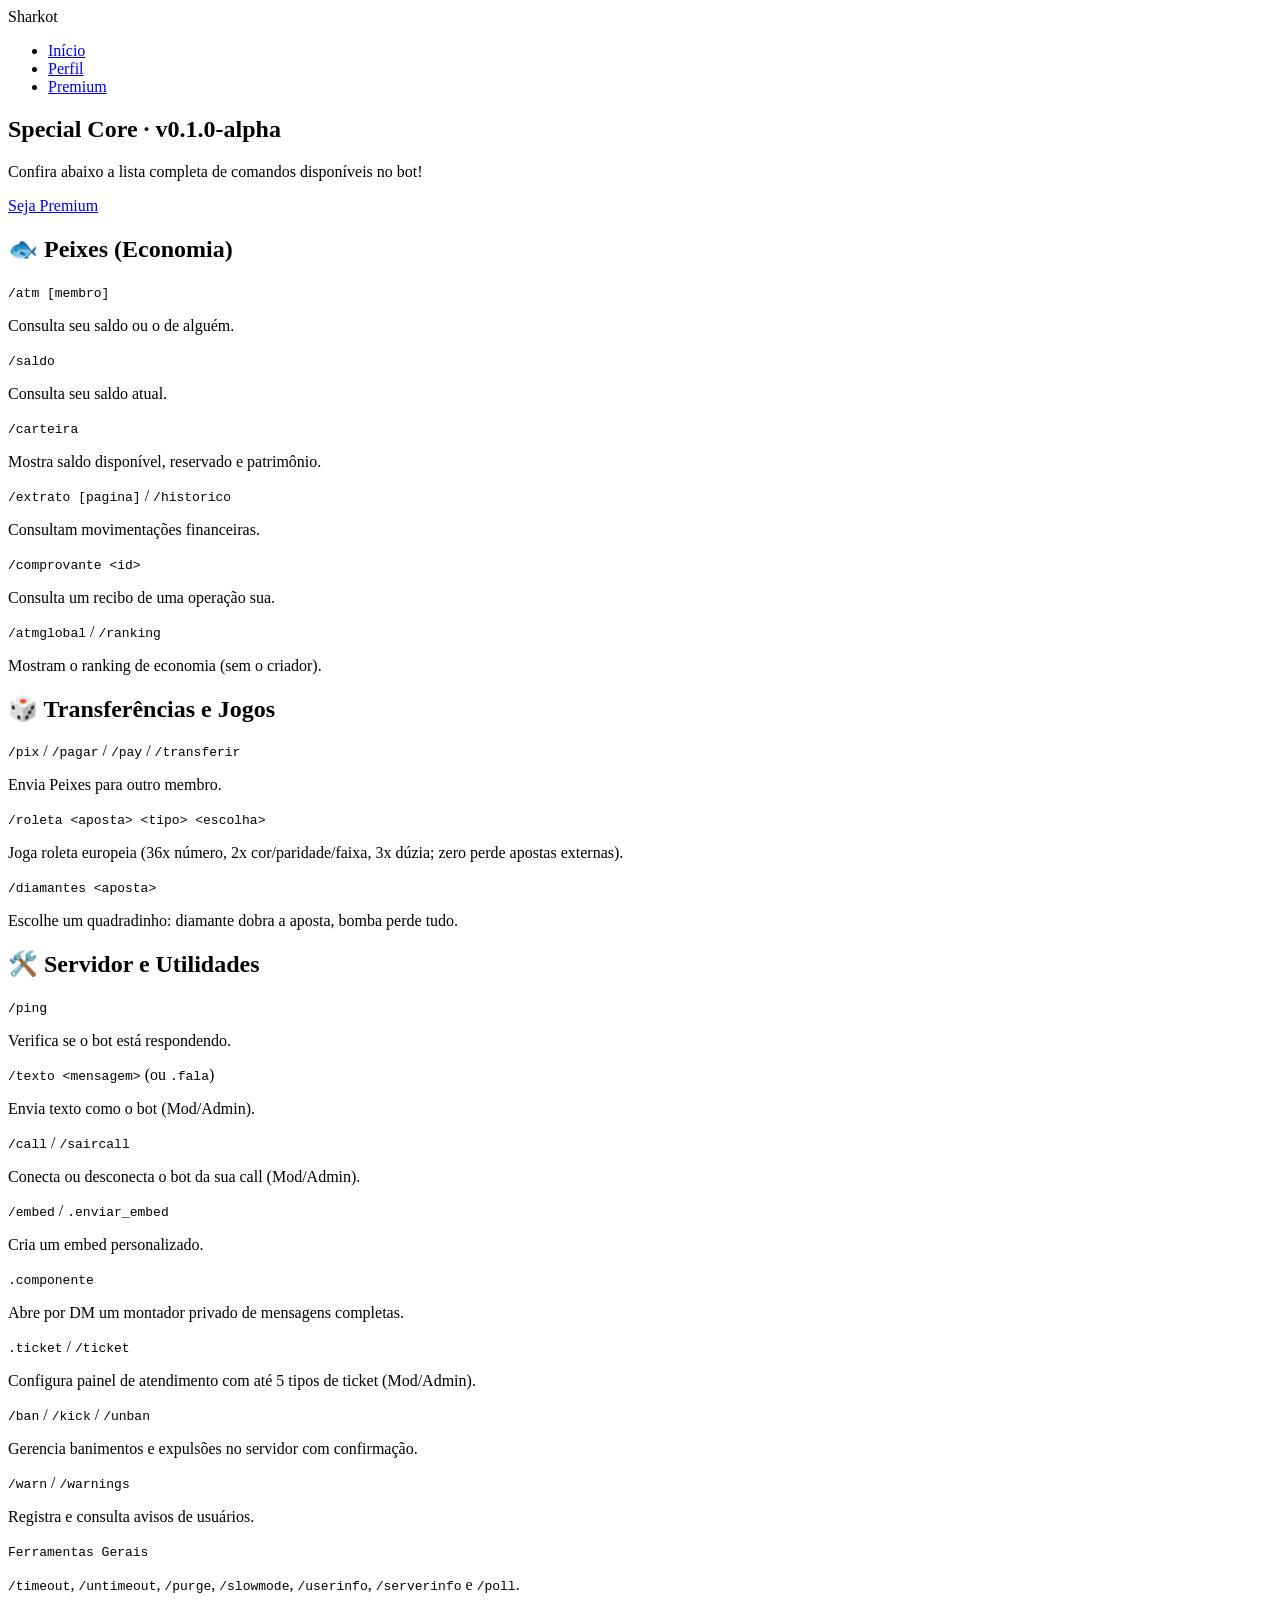
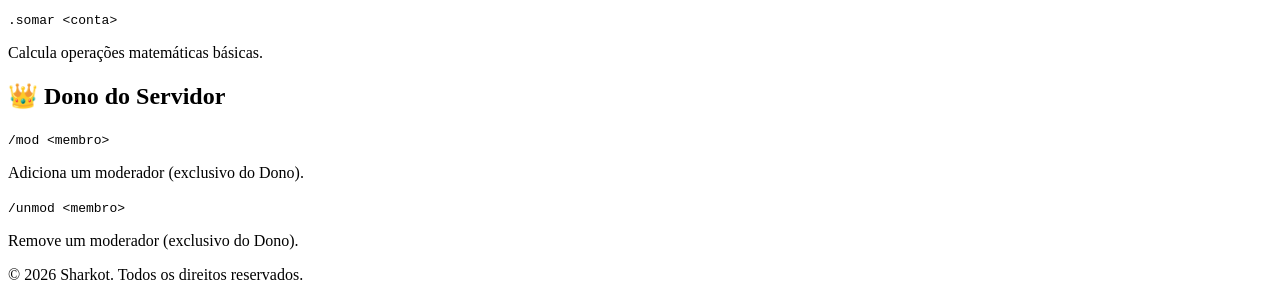
==== index.html @ fe488758 "Update index.html" ====
<!DOCTYPE html>
<html lang="pt-BR">
<head>
    <meta charset="UTF-8">
    <meta name="viewport" content="width=device-width, initial-scale=1.0">
    <title>Sharkot - Início</title>
    <link rel="stylesheet" href="style.css">
</head>
<body>
    <header>
        <nav class="navbar">
            <div class="logo">Sharkot</div>
            <ul class="nav-links">
                <li><a href="index.html" class="active">Início</a></li>
                <li><a href="perfil.html">Perfil</a></li>
                <li><a href="premium.html">Premium</a></li>
            </ul>
        </nav>
    </header>

    <main class="container">
        <section class="hero">
            <h1>Special Core · v0.1.0-alpha</h1>
            <p>Confira abaixo a lista completa de comandos disponíveis no bot!</p>
            <a href="premium.html" class="btn-primary">Seja Premium</a>
        </section>

        <!-- SEÇÃO DE COMANDOS -->
        <section class="commands-section">
            
            <h2>🐟 Peixes (Economia)</h2>
            <div class="command-grid">
                <div class="cmd-card"><code>/atm [membro]</code><p>Consulta seu saldo ou o de alguém.</p></div>
                <div class="cmd-card"><code>/saldo</code><p>Consulta seu saldo atual.</p></div>
                <div class="cmd-card"><code>/carteira</code><p>Mostra saldo disponível, reservado e patrimônio.</p></div>
                <div class="cmd-card"><code>/extrato [pagina]</code> / <code>/historico</code><p>Consultam movimentações financeiras.</p></div>
                <div class="cmd-card"><code>/comprovante &lt;id&gt;</code><p>Consulta um recibo de uma operação sua.</p></div>
                <div class="cmd-card"><code>/atmglobal</code> / <code>/ranking</code><p>Mostram o ranking de economia (sem o criador).</p></div>
            </div>

            <h2>🎲 Transferências e Jogos</h2>
            <div class="command-grid">
                <div class="cmd-card"><code>/pix</code> / <code>/pagar</code> / <code>/pay</code> / <code>/transferir</code><p>Envia Peixes para outro membro.</p></div>
                <div class="cmd-card"><code>/roleta &lt;aposta&gt; &lt;tipo&gt; &lt;escolha&gt;</code><p>Joga roleta europeia (36x número, 2x cor/paridade/faixa, 3x dúzia; zero perde apostas externas).</p></div>
                <div class="cmd-card"><code>/diamantes &lt;aposta&gt;</code><p>Escolhe um quadradinho: diamante dobra a aposta, bomba perde tudo.</p></div>
            </div>

            <h2>🛠️ Servidor e Utilidades</h2>
            <div class="command-grid">
                <div class="cmd-card"><code>/ping</code><p>Verifica se o bot está respondendo.</p></div>
                <div class="cmd-card"><code>/texto &lt;mensagem&gt;</code> (ou <code>.fala</code>)<p>Envia texto como o bot (Mod/Admin).</p></div>
                <div class="cmd-card"><code>/call</code> / <code>/saircall</code><p>Conecta ou desconecta o bot da sua call (Mod/Admin).</p></div>
                <div class="cmd-card"><code>/embed</code> / <code>.enviar_embed</code><p>Cria um embed personalizado.</p></div>
                <div class="cmd-card"><code>.componente</code><p>Abre por DM um montador privado de mensagens completas.</p></div>
                <div class="cmd-card"><code>.ticket</code> / <code>/ticket</code><p>Configura painel de atendimento com até 5 tipos de ticket (Mod/Admin).</p></div>
                <div class="cmd-card"><code>/ban</code> / <code>/kick</code> / <code>/unban</code><p>Gerencia banimentos e expulsões no servidor com confirmação.</p></div>
                <div class="cmd-card"><code>/warn</code> / <code>/warnings</code><p>Registra e consulta avisos de usuários.</p></div>
                <div class="cmd-card"><code>Ferramentas Gerais</code><p><code>/timeout</code>, <code>/untimeout</code>, <code>/purge</code>, <code>/slowmode</code>, <code>/userinfo</code>, <code>/serverinfo</code> e <code>/poll</code>.</p></div>
                <div class="cmd-card"><code>.somar &lt;conta&gt;</code><p>Calcula operações matemáticas básicas.</p></div>
            </div>

            <h2>👑 Dono do Servidor</h2>
            <div class="command-grid">
                <div class="cmd-card"><code>/mod &lt;membro&gt;</code><p>Adiciona um moderador (exclusivo do Dono).</p></div>
                <div class="cmd-card"><code>/unmod &lt;membro&gt;</code><p>Remove um moderador (exclusivo do Dono).</p></div>
            </div>

        </section>
    </main>

    <footer>
        <p>&copy; 2026 Sharkot. Todos os direitos reservados.</p>
    </footer>
</body>
</html>
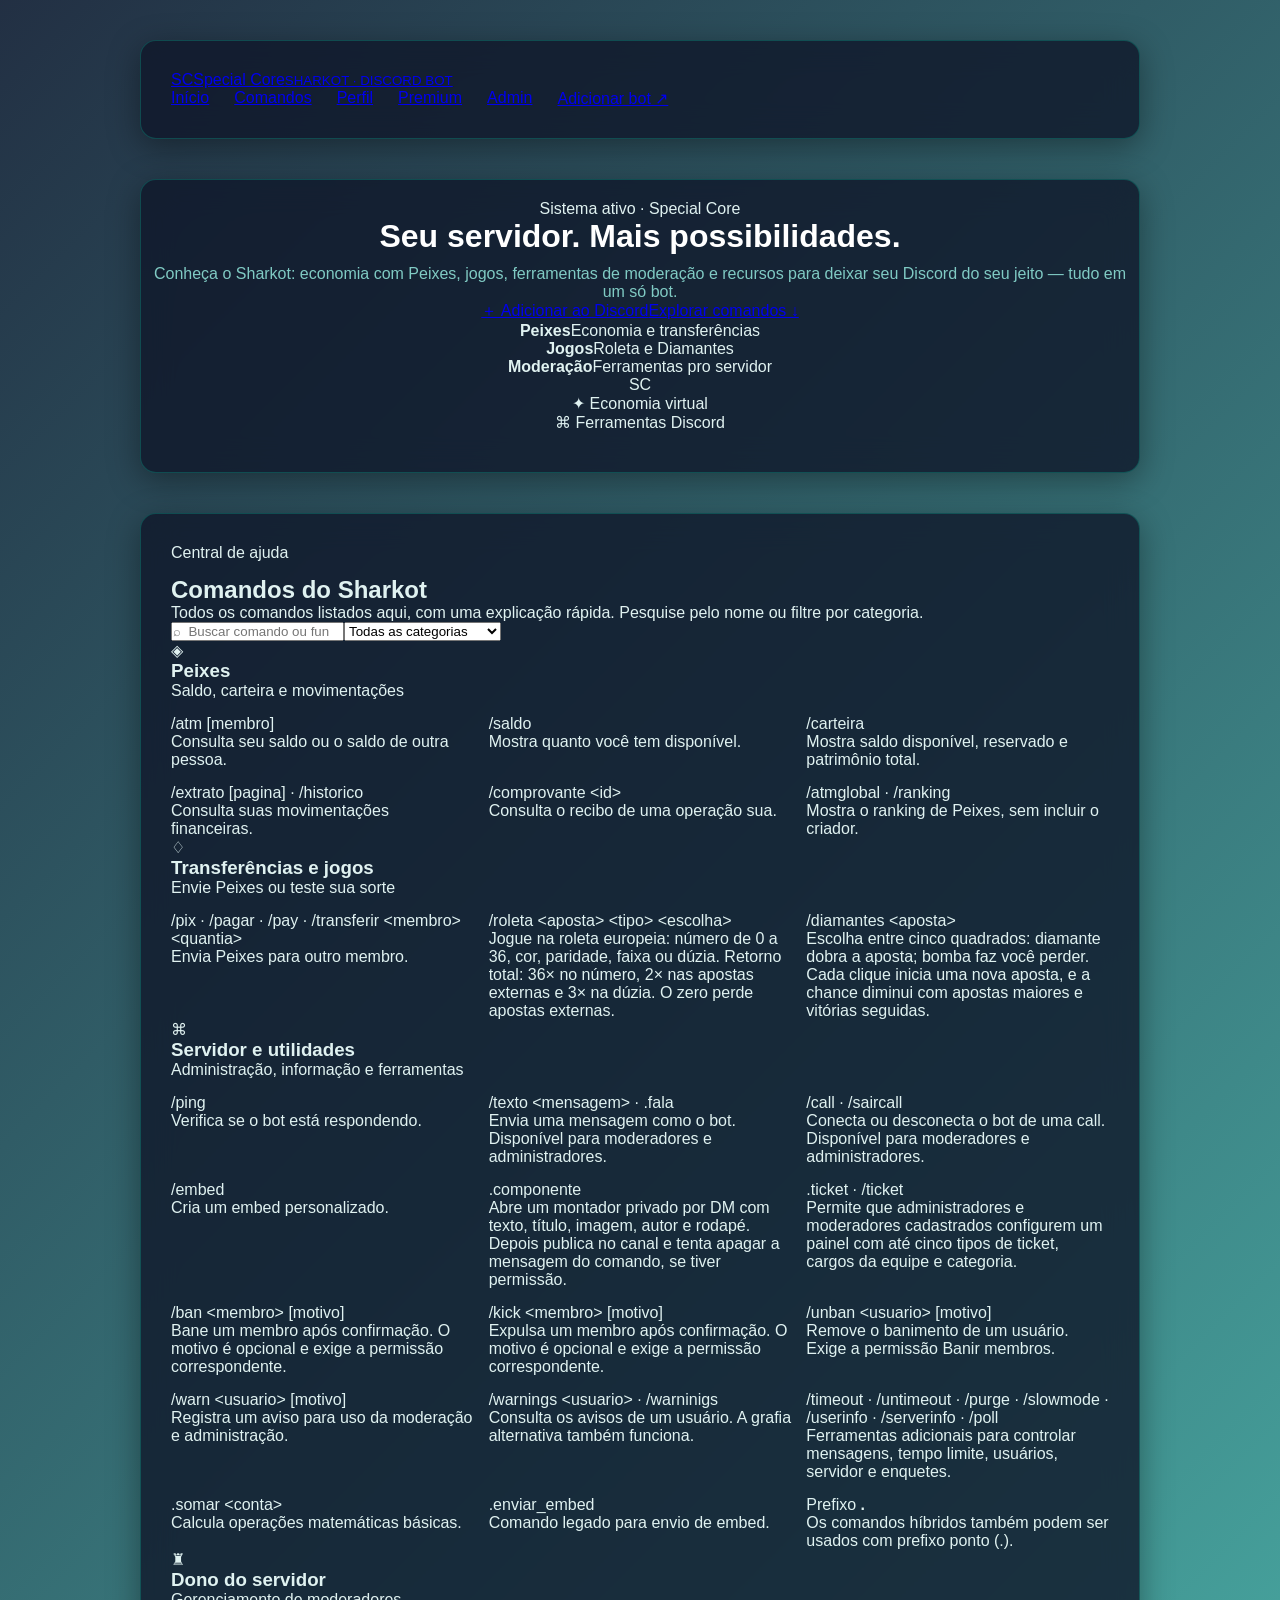
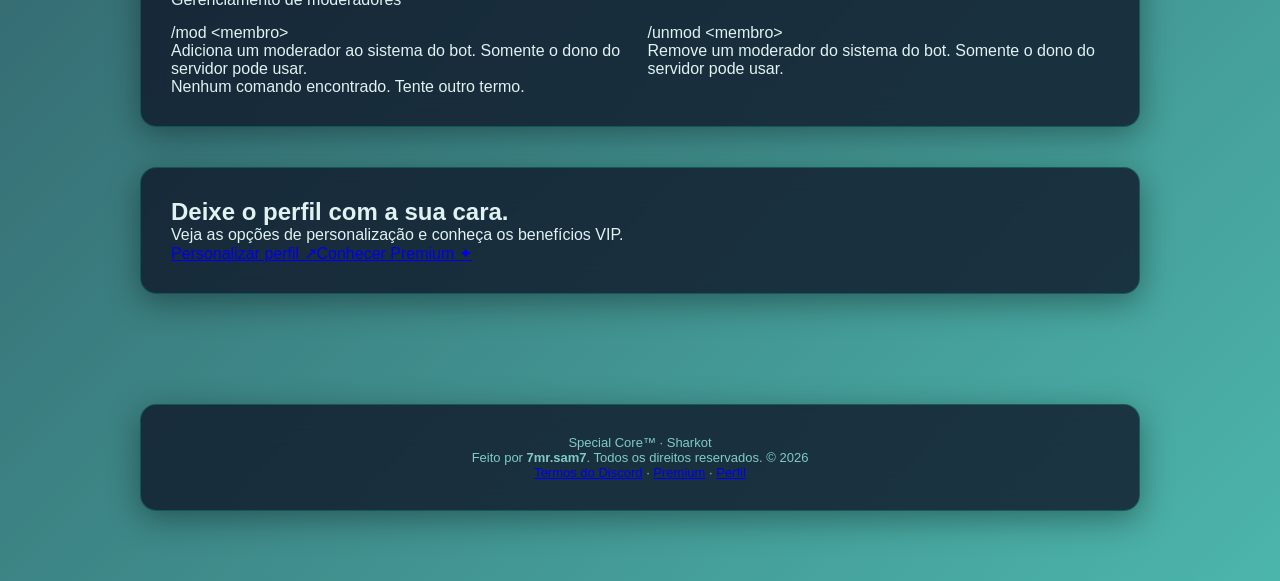
==== commit ea9169d7: "Update index.html" ====
--- a/index.html
+++ b/index.html
@@ -1,75 +1,70 @@
-<!DOCTYPE html>
+<!doctype html>
 <html lang="pt-BR">
 <head>
-    <meta charset="UTF-8">
-    <meta name="viewport" content="width=device-width, initial-scale=1.0">
-    <title>Sharkot - Início</title>
-    <link rel="stylesheet" href="style.css">
+<meta charset="utf-8"><meta name="viewport" content="width=device-width,initial-scale=1">
+<meta name="theme-color" content="#080910"><meta name="description" content="Sharkot — economia, jogos e ferramentas para seu servidor Discord.">
+<title>Sharkot — Special Core</title><link rel="stylesheet" href="style.css">
 </head>
 <body>
-    <header>
-        <nav class="navbar">
-            <div class="logo">Sharkot</div>
-            <ul class="nav-links">
-                <li><a href="index.html" class="active">Início</a></li>
-                <li><a href="perfil.html">Perfil</a></li>
-                <li><a href="premium.html">Premium</a></li>
-            </ul>
-        </nav>
-    </header>
-
-    <main class="container">
-        <section class="hero">
-            <h1>Special Core · v0.1.0-alpha</h1>
-            <p>Confira abaixo a lista completa de comandos disponíveis no bot!</p>
-            <a href="premium.html" class="btn-primary">Seja Premium</a>
-        </section>
-
-        <!-- SEÇÃO DE COMANDOS -->
-        <section class="commands-section">
-            
-            <h2>🐟 Peixes (Economia)</h2>
-            <div class="command-grid">
-                <div class="cmd-card"><code>/atm [membro]</code><p>Consulta seu saldo ou o de alguém.</p></div>
-                <div class="cmd-card"><code>/saldo</code><p>Consulta seu saldo atual.</p></div>
-                <div class="cmd-card"><code>/carteira</code><p>Mostra saldo disponível, reservado e patrimônio.</p></div>
-                <div class="cmd-card"><code>/extrato [pagina]</code> / <code>/historico</code><p>Consultam movimentações financeiras.</p></div>
-                <div class="cmd-card"><code>/comprovante &lt;id&gt;</code><p>Consulta um recibo de uma operação sua.</p></div>
-                <div class="cmd-card"><code>/atmglobal</code> / <code>/ranking</code><p>Mostram o ranking de economia (sem o criador).</p></div>
-            </div>
-
-            <h2>🎲 Transferências e Jogos</h2>
-            <div class="command-grid">
-                <div class="cmd-card"><code>/pix</code> / <code>/pagar</code> / <code>/pay</code> / <code>/transferir</code><p>Envia Peixes para outro membro.</p></div>
-                <div class="cmd-card"><code>/roleta &lt;aposta&gt; &lt;tipo&gt; &lt;escolha&gt;</code><p>Joga roleta europeia (36x número, 2x cor/paridade/faixa, 3x dúzia; zero perde apostas externas).</p></div>
-                <div class="cmd-card"><code>/diamantes &lt;aposta&gt;</code><p>Escolhe um quadradinho: diamante dobra a aposta, bomba perde tudo.</p></div>
-            </div>
-
-            <h2>🛠️ Servidor e Utilidades</h2>
-            <div class="command-grid">
-                <div class="cmd-card"><code>/ping</code><p>Verifica se o bot está respondendo.</p></div>
-                <div class="cmd-card"><code>/texto &lt;mensagem&gt;</code> (ou <code>.fala</code>)<p>Envia texto como o bot (Mod/Admin).</p></div>
-                <div class="cmd-card"><code>/call</code> / <code>/saircall</code><p>Conecta ou desconecta o bot da sua call (Mod/Admin).</p></div>
-                <div class="cmd-card"><code>/embed</code> / <code>.enviar_embed</code><p>Cria um embed personalizado.</p></div>
-                <div class="cmd-card"><code>.componente</code><p>Abre por DM um montador privado de mensagens completas.</p></div>
-                <div class="cmd-card"><code>.ticket</code> / <code>/ticket</code><p>Configura painel de atendimento com até 5 tipos de ticket (Mod/Admin).</p></div>
-                <div class="cmd-card"><code>/ban</code> / <code>/kick</code> / <code>/unban</code><p>Gerencia banimentos e expulsões no servidor com confirmação.</p></div>
-                <div class="cmd-card"><code>/warn</code> / <code>/warnings</code><p>Registra e consulta avisos de usuários.</p></div>
-                <div class="cmd-card"><code>Ferramentas Gerais</code><p><code>/timeout</code>, <code>/untimeout</code>, <code>/purge</code>, <code>/slowmode</code>, <code>/userinfo</code>, <code>/serverinfo</code> e <code>/poll</code>.</p></div>
-                <div class="cmd-card"><code>.somar &lt;conta&gt;</code><p>Calcula operações matemáticas básicas.</p></div>
-            </div>
-
-            <h2>👑 Dono do Servidor</h2>
-            <div class="command-grid">
-                <div class="cmd-card"><code>/mod &lt;membro&gt;</code><p>Adiciona um moderador (exclusivo do Dono).</p></div>
-                <div class="cmd-card"><code>/unmod &lt;membro&gt;</code><p>Remove um moderador (exclusivo do Dono).</p></div>
-            </div>
-
-        </section>
-    </main>
-
-    <footer>
-        <p>&copy; 2026 Sharkot. Todos os direitos reservados.</p>
-    </footer>
-</body>
-</html>
+<header class="site-header"><nav class="nav container">
+<a class="brand" href="index.html"><span class="brand-mark">SC</span><span>Special Core<small>SHARKOT · DISCORD BOT</small></span></a>
+<div class="nav-links"><a class="active" href="index.html">Início</a><a href="#comandos">Comandos</a><a href="perfil.html">Perfil</a><a href="premium.html">Premium</a><a href="admin.html">Admin</a><a class="btn small" href="https://discord.com/oauth2/authorize?client_id=1548184820872380517" target="_blank" rel="noopener">Adicionar bot ↗</a></div>
+</nav></header>
+<main>
+<section class="hero container"><div class="hero-grid">
+<div><span class="eyebrow"><span class="pulse"></span> Sistema ativo · Special Core</span><h1>Seu servidor. <span class="gradient">Mais possibilidades.</span></h1>
+<p class="lead">Conheça o Sharkot: economia com Peixes, jogos, ferramentas de moderação e recursos para deixar seu Discord do seu jeito — tudo em um só bot.</p>
+<div class="hero-actions"><a class="btn" href="https://discord.com/oauth2/authorize?client_id=1548184820872380517" target="_blank" rel="noopener">＋ Adicionar ao Discord</a><a class="btn secondary" href="#comandos">Explorar comandos ↓</a></div>
+<div class="stat-grid"><div class="panel stat"><strong>Peixes</strong><span>Economia e transferências</span></div><div class="panel stat"><strong>Jogos</strong><span>Roleta e Diamantes</span></div><div class="panel stat"><strong>Moderação</strong><span>Ferramentas pro servidor</span></div></div></div>
+<div class="hero-art" aria-label="Arte abstrata da Special Core"><div class="orbit"></div><div class="core-logo">SC</div><div class="float-tag tag-one">✦ Economia virtual</div><div class="float-tag tag-two">⌘ Ferramentas Discord</div></div>
+</div></section>
+<section class="section container" id="comandos"><div class="section-head"><div><span class="eyebrow">Central de ajuda</span><h2 style="margin-top:14px">Comandos do Sharkot</h2><p>Todos os comandos listados aqui, com uma explicação rápida. Pesquise pelo nome ou filtre por categoria.</p></div></div>
+<div class="toolbar"><input class="search" id="commandSearch" type="search" placeholder="⌕  Buscar comando ou função..." aria-label="Buscar comandos"><select class="filter" id="categoryFilter" aria-label="Filtrar categoria"><option value="all">Todas as categorias</option><option value="peixes">Peixes</option><option value="jogos">Transferências e jogos</option><option value="servidor">Servidor e utilidades</option><option value="dono">Dono do servidor</option></select></div>
+<div id="commands">
+<section class="command-group" data-category="peixes"><div class="group-title"><span class="symbol">◈</span><div><h3>Peixes</h3><span class="muted">Saldo, carteira e movimentações</span></div></div><div class="command-grid">
+<article class="panel command" data-search="/atm membro saldo consultar"><code>/atm [membro]</code><p>Consulta seu saldo ou o saldo de outra pessoa.</p></article>
+<article class="panel command" data-search="/saldo saldo"><code>/saldo</code><p>Mostra quanto você tem disponível.</p></article>
+<article class="panel command" data-search="/carteira patrimônio reservado"><code>/carteira</code><p>Mostra saldo disponível, reservado e patrimônio total.</p></article>
+<article class="panel command" data-search="/extrato /historico histórico movimentações página"><code>/extrato [pagina] · /historico</code><p>Consulta suas movimentações financeiras.</p></article>
+<article class="panel command" data-search="/comprovante id recibo operação"><code>/comprovante &lt;id&gt;</code><p>Consulta o recibo de uma operação sua.</p></article>
+<article class="panel command" data-search="/atmglobal /ranking ranking classificação"><code>/atmglobal · /ranking</code><p>Mostra o ranking de Peixes, sem incluir o criador.</p></article>
+</div></section>
+<section class="command-group" data-category="jogos"><div class="group-title"><span class="symbol">♢</span><div><h3>Transferências e jogos</h3><span class="muted">Envie Peixes ou teste sua sorte</span></div></div><div class="command-grid">
+<article class="panel command" data-search="/pix /pagar /pay /transferir membro quantia enviar transferência"><code>/pix · /pagar · /pay · /transferir &lt;membro&gt; &lt;quantia&gt;</code><p>Envia Peixes para outro membro.</p></article>
+<article class="panel command" data-search="/roleta aposta tipo escolha número cor vermelho preto paridade dúzia"><code>/roleta &lt;aposta&gt; &lt;tipo&gt; &lt;escolha&gt;</code><p>Jogue na roleta europeia: número de 0 a 36, cor, paridade, faixa ou dúzia. Retorno total: 36× no número, 2× nas apostas externas e 3× na dúzia. O zero perde apostas externas.</p></article>
+<article class="panel command" data-search="/diamantes aposta bomba quadradinhos"><code>/diamantes &lt;aposta&gt;</code><p>Escolha entre cinco quadrados: diamante dobra a aposta; bomba faz você perder. Cada clique inicia uma nova aposta, e a chance diminui com apostas maiores e vitórias seguidas.</p></article>
+</div></section>
+<section class="command-group" data-category="servidor"><div class="group-title"><span class="symbol">⌘</span><div><h3>Servidor e utilidades</h3><span class="muted">Administração, informação e ferramentas</span></div></div><div class="command-grid">
+<article class="panel command" data-search="/ping resposta bot"><code>/ping</code><p>Verifica se o bot está respondendo.</p></article>
+<article class="panel command" data-search="/texto mensagem moderadores administradores .fala"><code>/texto &lt;mensagem&gt; · .fala</code><p>Envia uma mensagem como o bot. Disponível para moderadores e administradores.</p></article>
+<article class="panel command" data-search="/call /saircall voz chamada moderadores"><code>/call · /saircall</code><p>Conecta ou desconecta o bot de uma call. Disponível para moderadores e administradores.</p></article>
+<article class="panel command" data-search="/embed embed personalizado"><code>/embed</code><p>Cria um embed personalizado.</p></article>
+<article class="panel command" data-search=".componente componente montador DM texto título imagem autor rodapé"><code>.componente</code><p>Abre um montador privado por DM com texto, título, imagem, autor e rodapé. Depois publica no canal e tenta apagar a mensagem do comando, se tiver permissão.</p></article>
+<article class="panel command" data-search=".ticket /ticket tickets equipe categoria painel"><code>.ticket · /ticket</code><p>Permite que administradores e moderadores cadastrados configurem um painel com até cinco tipos de ticket, cargos da equipe e categoria.</p></article>
+<article class="panel command" data-search="/ban membro motivo banir confirmação"><code>/ban &lt;membro&gt; [motivo]</code><p>Bane um membro após confirmação. O motivo é opcional e exige a permissão correspondente.</p></article>
+<article class="panel command" data-search="/kick membro motivo expulsar confirmação"><code>/kick &lt;membro&gt; [motivo]</code><p>Expulsa um membro após confirmação. O motivo é opcional e exige a permissão correspondente.</p></article>
+<article class="panel command" data-search="/unban usuário motivo banimento banir membros"><code>/unban &lt;usuario&gt; [motivo]</code><p>Remove o banimento de um usuário. Exige a permissão Banir membros.</p></article>
+<article class="panel command" data-search="/warn usuário motivo aviso"><code>/warn &lt;usuario&gt; [motivo]</code><p>Registra um aviso para uso da moderação e administração.</p></article>
+<article class="panel command" data-search="/warnings /warninigs avisos consultar"><code>/warnings &lt;usuario&gt; · /warninigs</code><p>Consulta os avisos de um usuário. A grafia alternativa também funciona.</p></article>
+<article class="panel command" data-search="/timeout /untimeout /purge /slowmode /userinfo /serverinfo /poll ferramentas"><code>/timeout · /untimeout · /purge · /slowmode · /userinfo · /serverinfo · /poll</code><p>Ferramentas adicionais para controlar mensagens, tempo limite, usuários, servidor e enquetes.</p></article>
+<article class="panel command" data-search=".somar conta matemática cálculo"><code>.somar &lt;conta&gt;</code><p>Calcula operações matemáticas básicas.</p></article>
+<article class="panel command" data-search=".enviar_embed legado"><code>.enviar_embed</code><p>Comando legado para envio de embed.</p></article>
+<article class="panel command" data-search="prefixo ponto híbridos . comandos"><code>Prefixo <b>.</b></code><p>Os comandos híbridos também podem ser usados com prefixo ponto (.).</p></article>
+</div></section>
+<section class="command-group" data-category="dono"><div class="group-title"><span class="symbol">♜</span><div><h3>Dono do servidor</h3><span class="muted">Gerenciamento de moderadores</span></div></div><div class="command-grid">
+<article class="panel command" data-search="/mod membro adicionar moderador dono"><code>/mod &lt;membro&gt;</code><p>Adiciona um moderador ao sistema do bot. Somente o dono do servidor pode usar.</p></article>
+<article class="panel command" data-search="/unmod membro remover moderador dono"><code>/unmod &lt;membro&gt;</code><p>Remove um moderador do sistema do bot. Somente o dono do servidor pode usar.</p></article>
+</div></section>
+</div><div class="panel empty" id="emptyState">Nenhum comando encontrado. Tente outro termo.</div>
+</section>
+<section class="section container"><div class="panel cta"><div><h2>Deixe o perfil com a sua cara.</h2><p>Veja as opções de personalização e conheça os benefícios VIP.</p></div><div class="hero-actions"><a class="btn secondary" href="perfil.html">Personalizar perfil ↗</a><a class="btn" href="premium.html">Conhecer Premium ✦</a></div></div></section>
+</main>
+<footer class="site-footer"><div class="container footer-inner"><div><div class="footer-brand">Special Core™ · Sharkot</div><div>Feito por <strong>7mr.sam7</strong>. Todos os direitos reservados. © <span id="year"></span></div></div><div><a href="https://discord.com/terms" target="_blank" rel="noopener">Termos do Discord</a> · <a href="premium.html">Premium</a> · <a href="perfil.html">Perfil</a></div></div></footer>
+<div class="toast" id="toast" role="status" aria-live="polite"></div>
+<script>
+document.getElementById('year').textContent=new Date().getFullYear();
+const search=document.getElementById('commandSearch'),filter=document.getElementById('categoryFilter'),groups=[...document.querySelectorAll('.command-group')],cards=[...document.querySelectorAll('.command')],empty=document.getElementById('emptyState');
+function filterCommands(){let q=search.value.toLowerCase().trim(),cat=filter.value,visible=0;groups.forEach(g=>{let groupVisible=0;const categoryOK=cat==='all'||g.dataset.category===cat;g.querySelectorAll('.command').forEach(c=>{let ok=categoryOK&&((c.innerText+' '+(c.dataset.search||'')).toLowerCase().includes(q));c.classList.toggle('hidden',!ok);if(ok){visible++;groupVisible++}});g.classList.toggle('hidden',groupVisible===0)});empty.style.display=visible?'none':'block'}
+search.addEventListener('input',filterCommands);filter.addEventListener('change',filterCommands);
+</script>
+</body></html>
--- a/style.css
+++ b/style.css
@@ -0,0 +1,270 @@
+/* Estilização Geral - Cyber & Frutiger Aero */
+* {
+    box-sizing: border-box;
+    margin: 0;
+    padding: 0;
+    font-family: 'Segoe UI', Tahoma, Geneva, Verdana, sans-serif;
+}
+
+body {
+    /* Fundo misturando natureza viva com cyber futurista */
+    background: linear-gradient(135deg, rgba(10, 25, 47, 0.9), rgba(0, 150, 136, 0.7)), 
+                url('https://images.unsplash.com/photo-1518495973542-4542c06a5843?q=80&w=1920&auto=format&fit=crop') no-repeat center center fixed;
+    background-size: cover;
+    color: #e0f2f1;
+    min-height: 100vh;
+}
+
+/* Navbar Estilo Vidro (Glassmorphism) */
+.navbar {
+    background: rgba(13, 27, 42, 0.75);
+    backdrop-filter: blur(12px);
+    border-bottom: 1px solid rgba(0, 255, 204, 0.3);
+    padding: 15px 40px;
+    display: flex;
+    justify-content: space-between;
+    align-items: center;
+    position: sticky;
+    top: 0;
+    z-index: 1000;
+}
+
+.logo {
+    font-size: 24px;
+    font-weight: 800;
+    color: #00ffcc;
+    text-shadow: 0 0 10px rgba(0, 255, 204, 0.6);
+}
+
+.nav-links {
+    list-style: none;
+    display: flex;
+    gap: 25px;
+}
+
+.nav-links li a {
+    color: #b2dfdb;
+    text-decoration: none;
+    font-weight: 600;
+    transition: all 0.3s ease;
+}
+
+.nav-links li a:hover, .nav-links li a.active {
+    color: #00ffcc;
+    text-shadow: 0 0 8px rgba(0, 255, 204, 0.8);
+}
+
+/* Containers Principais */
+.container {
+    max-width: 1000px;
+    margin: 40px auto;
+    padding: 30px;
+    background: rgba(15, 23, 42, 0.8);
+    backdrop-filter: blur(16px);
+    border: 1px solid rgba(0, 255, 204, 0.2);
+    border-radius: 16px;
+    box-shadow: 0 8px 32px 0 rgba(0, 0, 0, 0.37);
+}
+
+.hero {
+    text-align: center;
+    padding: 20px 0 40px 0;
+}
+
+.hero h1 {
+    font-size: 32px;
+    color: #ffffff;
+    margin-bottom: 10px;
+}
+
+.hero p {
+    color: #80cbc4;
+}
+
+/* Botões Interativos com Zoom Suave */
+.btn-primary {
+    display: inline-block;
+    background: linear-gradient(135deg, #00ffcc, #009688);
+    color: #050505;
+    padding: 12px 28px;
+    border-radius: 30px;
+    text-decoration: none;
+    font-weight: bold;
+    box-shadow: 0 4px 15px rgba(0, 255, 204, 0.4);
+    transition: transform 0.3s ease, box-shadow 0.3s ease;
+}
+
+.btn-primary:hover {
+    transform: scale(1.08);
+    box-shadow: 0 6px 20px rgba(0, 255, 204, 0.7);
+}
+
+/* Grids de Comandos */
+.commands-section h2 {
+    color: #00ffcc;
+    border-bottom: 2px solid rgba(0, 255, 204, 0.3);
+    padding-bottom: 8px;
+    margin-top: 35px;
+    font-size: 20px;
+}
+
+.command-grid {
+    display: grid;
+    grid-template-columns: repeat(auto-fit, minmax(280px, 1fr));
+    gap: 15px;
+    margin-top: 15px;
+}
+
+.cmd-card {
+    background: rgba(255, 255, 255, 0.05);
+    border: 1px solid rgba(255, 255, 255, 0.1);
+    padding: 15px;
+    border-radius: 10px;
+    transition: transform 0.2s ease, border-color 0.2s ease;
+}
+
+.cmd-card:hover {
+    transform: translateY(-3px);
+    border-color: #00ffcc;
+    background: rgba(255, 255, 255, 0.08);
+}
+
+.cmd-card code {
+    background: rgba(0, 255, 204, 0.15);
+    color: #00ffcc;
+    padding: 3px 8px;
+    border-radius: 6px;
+    font-weight: bold;
+    font-size: 14px;
+}
+
+.cmd-card p {
+    margin-top: 8px;
+    font-size: 13px;
+    color: #b2dfdb;
+}
+
+/* ESTILIZAÇÃO DO PERFIL (Arrumado e Profissional) */
+.profile-wrapper {
+    display: flex;
+    flex-direction: column;
+    align-items: center;
+    position: relative;
+    margin-bottom: 30px;
+}
+
+.banner-block {
+    width: 100%;
+    height: 120px;
+    border-radius: 12px;
+    box-shadow: inset 0 0 20px rgba(0,0,0,0.5);
+}
+
+.banner-rosa {
+    background: linear-gradient(135deg, #ff4081, #c51162);
+    margin-bottom: -40px; /* Sobrepõe levemente com a foto central */
+}
+
+.banner-azul {
+    background: linear-gradient(135deg, #00b0ff, #0091ea);
+    margin-top: -40px;
+}
+
+.profile-avatar-container {
+    width: 110px;
+    height: 110px;
+    border-radius: 50%;
+    border: 4px solid #00ffcc;
+    overflow: hidden;
+    z-index: 10;
+    box-shadow: 0 0 20px rgba(0, 255, 204, 0.6);
+    background-color: #00ff00;
+}
+
+.profile-avatar-container img {
+    width: 100%;
+    height: 100%;
+    object-fit: cover;
+}
+
+.profile-info-card {
+    text-align: center;
+    background: rgba(0, 0, 0, 0.3);
+    padding: 20px;
+    border-radius: 12px;
+    border: 1px solid rgba(255, 255, 255, 0.1);
+}
+
+.profile-info-card h2 {
+    color: #ffffff;
+    font-size: 24px;
+}
+
+.badge-status {
+    margin-top: 8px;
+    color: #80cbc4;
+    font-size: 14px;
+}
+
+.badge-status a {
+    color: #00ffcc;
+    text-decoration: none;
+    font-weight: bold;
+}
+
+/* Página Premium */
+.pricing-options {
+    display: flex;
+    justify-content: center;
+    margin: 40px 0;
+}
+
+.price-card {
+    background: linear-gradient(145deg, rgba(13, 27, 42, 0.9), rgba(5, 10, 20, 0.9));
+    color: #fff;
+    padding: 40px;
+    border-radius: 16px;
+    text-align: center;
+    width: 340px;
+    border: 2px solid #00ffcc;
+    box-shadow: 0 0 30px rgba(0, 255, 204, 0.2);
+}
+
+.price-value {
+    font-size: 26px;
+    font-weight: bold;
+    color: #00ffcc;
+    margin: 10px 0;
+}
+
+.benefits-grid {
+    display: grid;
+    grid-template-columns: repeat(auto-fit, minmax(220px, 1fr));
+    gap: 20px;
+    margin-top: 30px;
+}
+
+.benefit-item {
+    background: rgba(255, 255, 255, 0.04);
+    padding: 20px;
+    border: 1px solid rgba(0, 255, 204, 0.2);
+    border-radius: 10px;
+}
+
+.benefit-item h3 {
+    color: #00ffcc;
+    margin-bottom: 8px;
+    font-size: 16px;
+}
+
+.benefit-item p {
+    font-size: 13px;
+    color: #b2dfdb;
+}
+
+footer {
+    text-align: center;
+    padding: 30px;
+    color: #80cbc4;
+    font-size: 13px;
+}
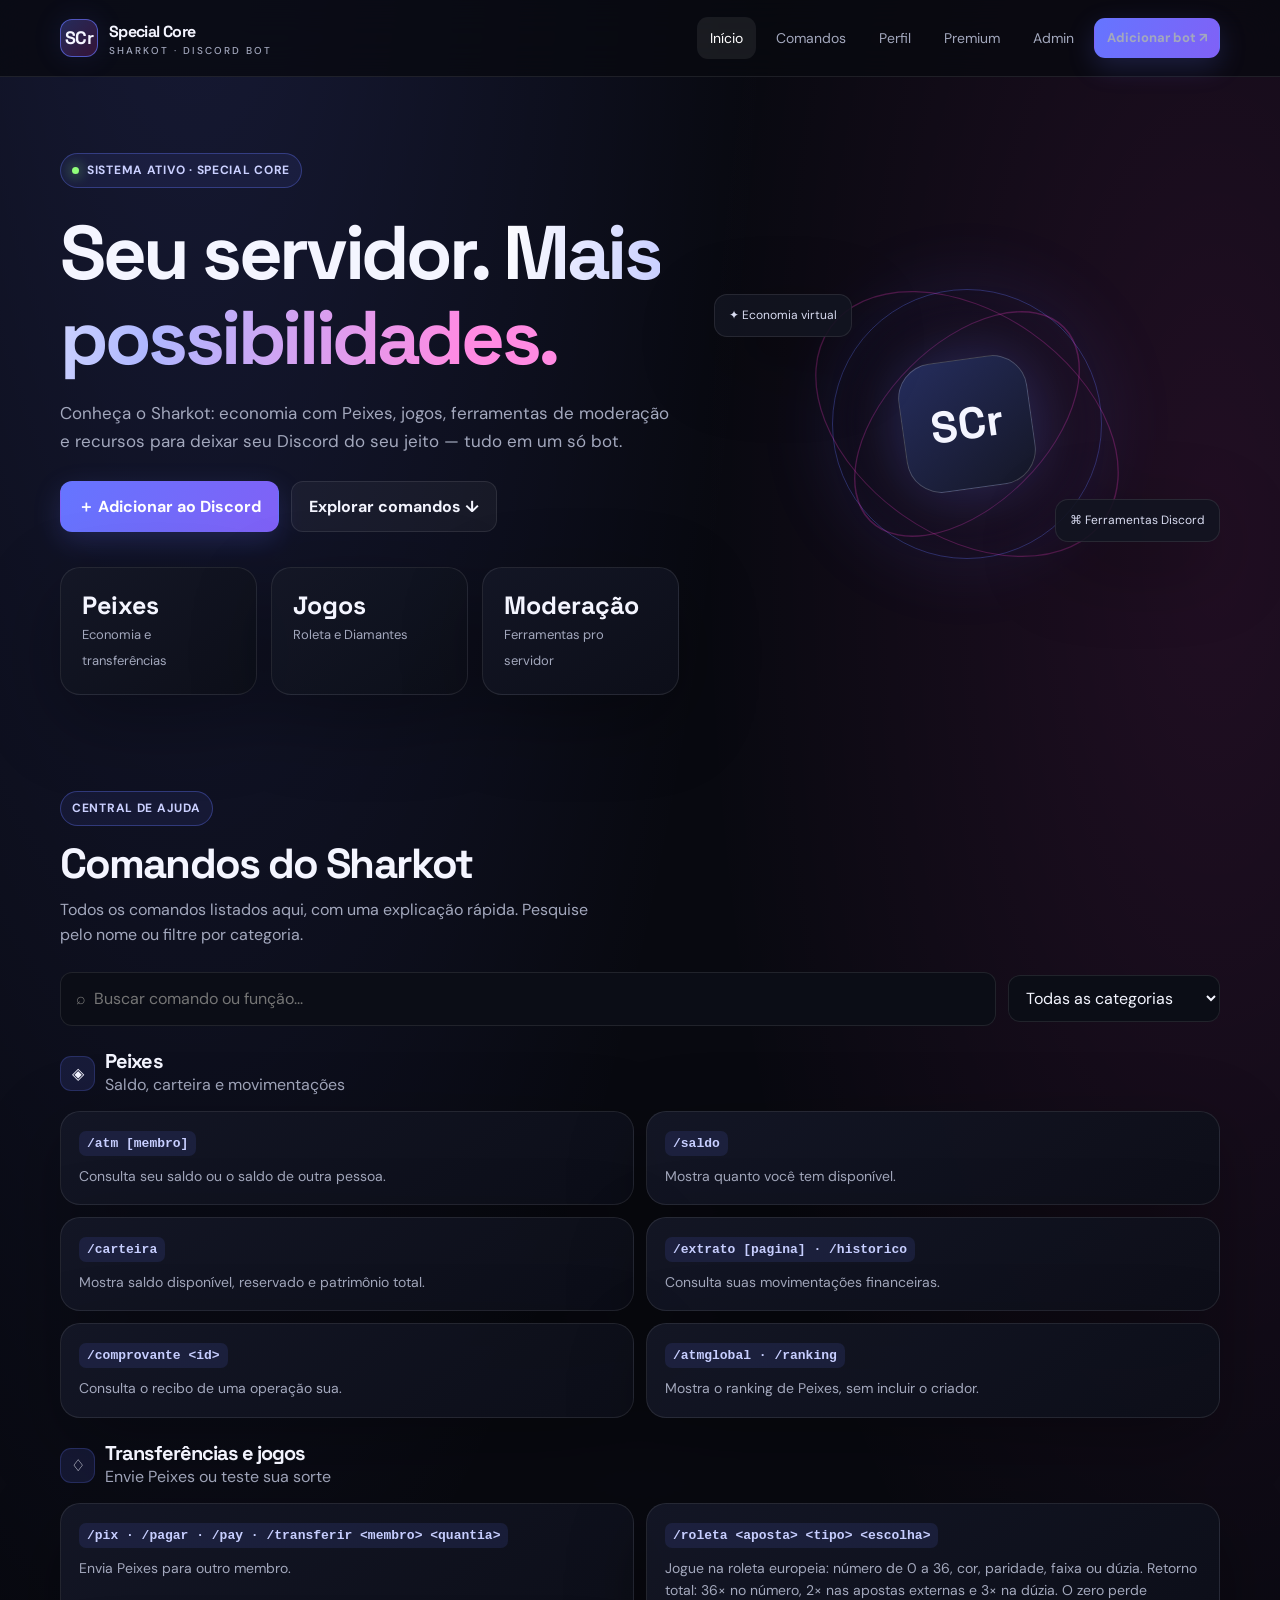
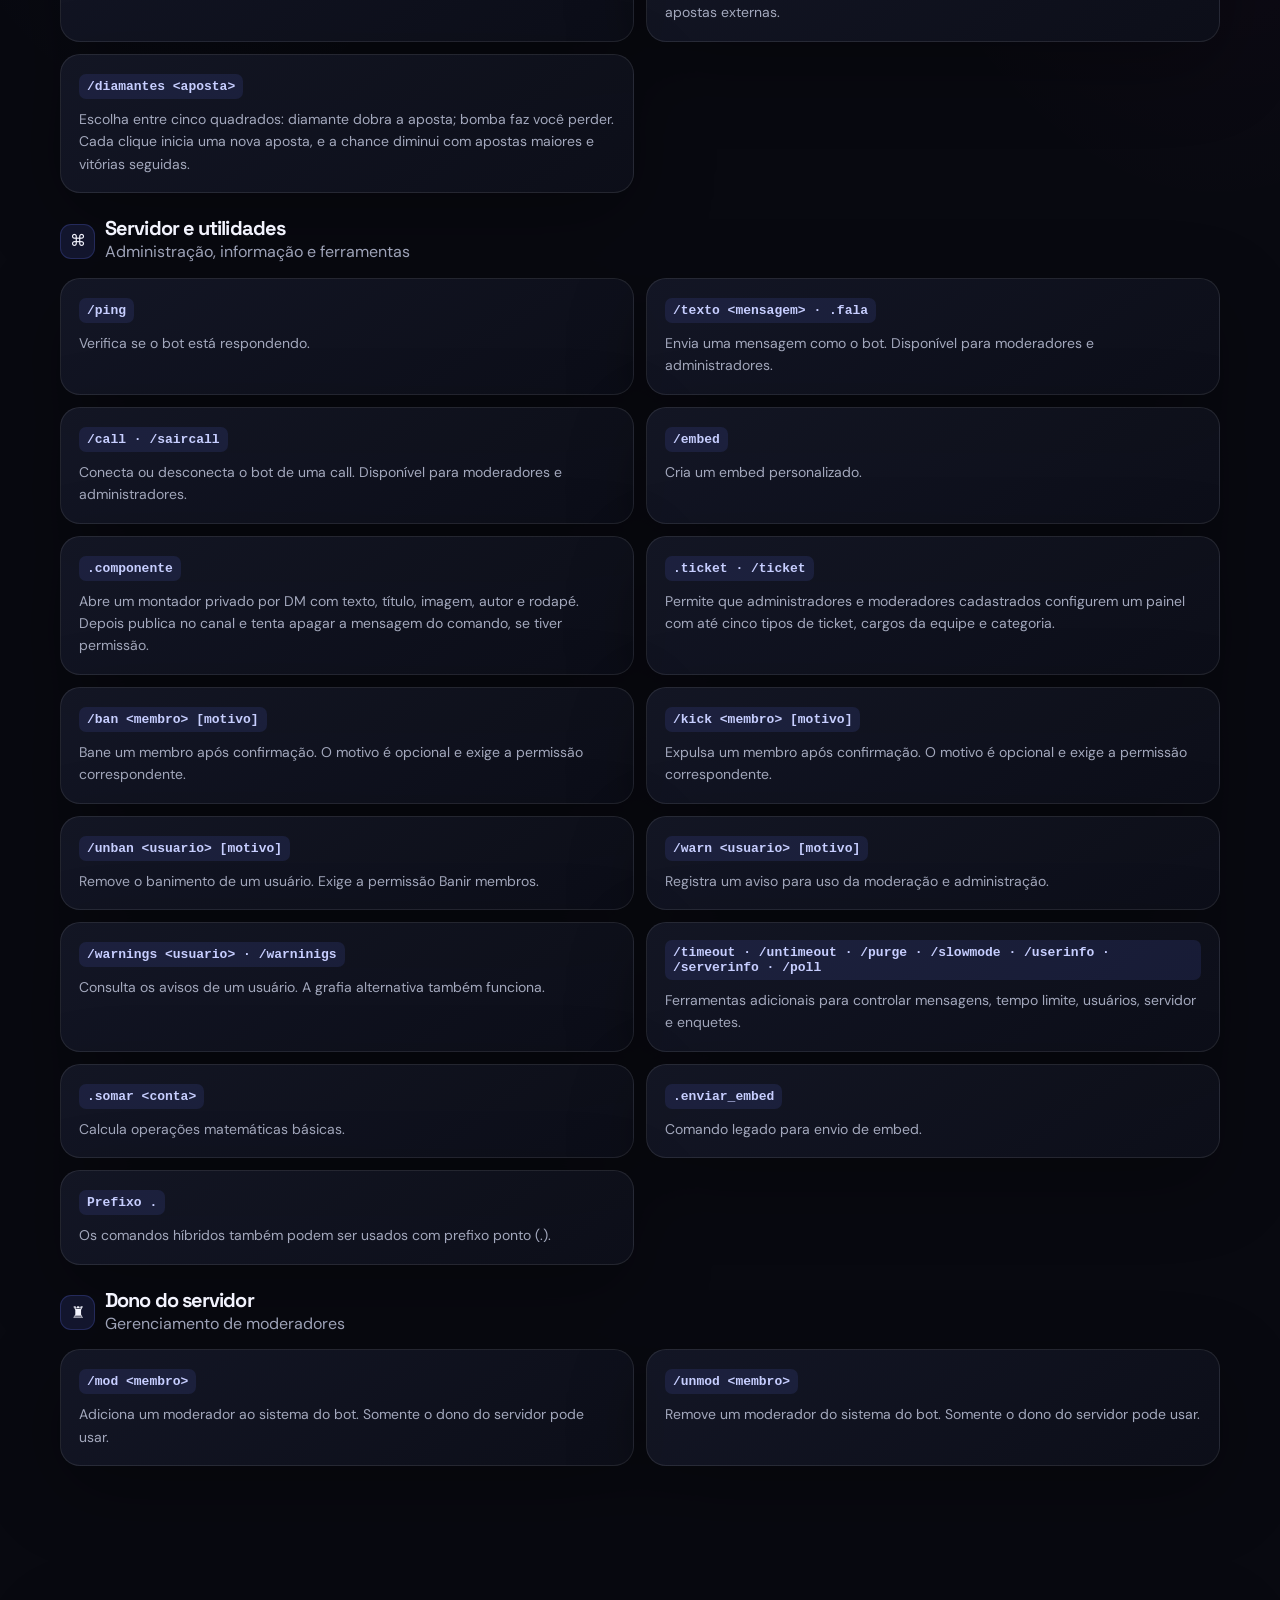
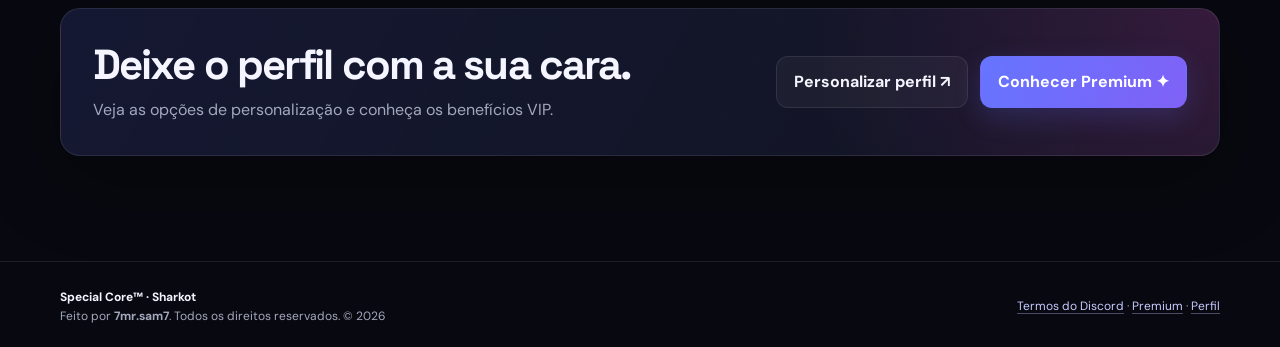
==== commit 23a575d2: "Update brand name from 'SC' to 'SCr'" ====
--- a/index.html
+++ b/index.html
@@ -7,7 +7,7 @@
 </head>
 <body>
 <header class="site-header"><nav class="nav container">
-<a class="brand" href="index.html"><span class="brand-mark">SC</span><span>Special Core<small>SHARKOT · DISCORD BOT</small></span></a>
+<a class="brand" href="index.html"><span class="brand-mark">SCr</span><span>Special Core<small>SHARKOT · DISCORD BOT</small></span></a>
 <div class="nav-links"><a class="active" href="index.html">Início</a><a href="#comandos">Comandos</a><a href="perfil.html">Perfil</a><a href="premium.html">Premium</a><a href="admin.html">Admin</a><a class="btn small" href="https://discord.com/oauth2/authorize?client_id=1548184820872380517" target="_blank" rel="noopener">Adicionar bot ↗</a></div>
 </nav></header>
 <main>
@@ -16,7 +16,7 @@
 <p class="lead">Conheça o Sharkot: economia com Peixes, jogos, ferramentas de moderação e recursos para deixar seu Discord do seu jeito — tudo em um só bot.</p>
 <div class="hero-actions"><a class="btn" href="https://discord.com/oauth2/authorize?client_id=1548184820872380517" target="_blank" rel="noopener">＋ Adicionar ao Discord</a><a class="btn secondary" href="#comandos">Explorar comandos ↓</a></div>
 <div class="stat-grid"><div class="panel stat"><strong>Peixes</strong><span>Economia e transferências</span></div><div class="panel stat"><strong>Jogos</strong><span>Roleta e Diamantes</span></div><div class="panel stat"><strong>Moderação</strong><span>Ferramentas pro servidor</span></div></div></div>
-<div class="hero-art" aria-label="Arte abstrata da Special Core"><div class="orbit"></div><div class="core-logo">SC</div><div class="float-tag tag-one">✦ Economia virtual</div><div class="float-tag tag-two">⌘ Ferramentas Discord</div></div>
+<div class="hero-art" aria-label="Arte abstrata da Special Core"><div class="orbit"></div><div class="core-logo">SCr</div><div class="float-tag tag-one">✦ Economia virtual</div><div class="float-tag tag-two">⌘ Ferramentas Discord</div></div>
 </div></section>
 <section class="section container" id="comandos"><div class="section-head"><div><span class="eyebrow">Central de ajuda</span><h2 style="margin-top:14px">Comandos do Sharkot</h2><p>Todos os comandos listados aqui, com uma explicação rápida. Pesquise pelo nome ou filtre por categoria.</p></div></div>
 <div class="toolbar"><input class="search" id="commandSearch" type="search" placeholder="⌕  Buscar comando ou função..." aria-label="Buscar comandos"><select class="filter" id="categoryFilter" aria-label="Filtrar categoria"><option value="all">Todas as categorias</option><option value="peixes">Peixes</option><option value="jogos">Transferências e jogos</option><option value="servidor">Servidor e utilidades</option><option value="dono">Dono do servidor</option></select></div>
--- a/style.css
+++ b/style.css
@@ -1,270 +1,121 @@
-/* Estilização Geral - Cyber & Frutiger Aero */
-* {
-    box-sizing: border-box;
-    margin: 0;
-    padding: 0;
-    font-family: 'Segoe UI', Tahoma, Geneva, Verdana, sans-serif;
+@import url('https://fonts.googleapis.com/css2?family=DM+Sans:wght@400;500;600;700&family=Space+Grotesk:wght@400;500;600;700&display=swap');
+
+:root{
+  --bg:#080910;--panel:#10121d;--panel2:#151827;--line:rgba(255,255,255,.09);
+  --text:#f4f5ff;--muted:#a3a8bd;--blue:#6575ff;--cyan:#4ce4ff;--pink:#ff3fca;
+  --green:#91ff7a;--radius:20px;--shadow:0 24px 80px rgba(0,0,0,.32);
 }
-
-body {
-    /* Fundo misturando natureza viva com cyber futurista */
-    background: linear-gradient(135deg, rgba(10, 25, 47, 0.9), rgba(0, 150, 136, 0.7)), 
-                url('https://images.unsplash.com/photo-1518495973542-4542c06a5843?q=80&w=1920&auto=format&fit=crop') no-repeat center center fixed;
-    background-size: cover;
-    color: #e0f2f1;
-    min-height: 100vh;
-}
-
-/* Navbar Estilo Vidro (Glassmorphism) */
-.navbar {
-    background: rgba(13, 27, 42, 0.75);
-    backdrop-filter: blur(12px);
-    border-bottom: 1px solid rgba(0, 255, 204, 0.3);
-    padding: 15px 40px;
-    display: flex;
-    justify-content: space-between;
-    align-items: center;
-    position: sticky;
-    top: 0;
-    z-index: 1000;
-}
-
-.logo {
-    font-size: 24px;
-    font-weight: 800;
-    color: #00ffcc;
-    text-shadow: 0 0 10px rgba(0, 255, 204, 0.6);
-}
-
-.nav-links {
-    list-style: none;
-    display: flex;
-    gap: 25px;
-}
-
-.nav-links li a {
-    color: #b2dfdb;
-    text-decoration: none;
-    font-weight: 600;
-    transition: all 0.3s ease;
-}
-
-.nav-links li a:hover, .nav-links li a.active {
-    color: #00ffcc;
-    text-shadow: 0 0 8px rgba(0, 255, 204, 0.8);
-}
-
-/* Containers Principais */
-.container {
-    max-width: 1000px;
-    margin: 40px auto;
-    padding: 30px;
-    background: rgba(15, 23, 42, 0.8);
-    backdrop-filter: blur(16px);
-    border: 1px solid rgba(0, 255, 204, 0.2);
-    border-radius: 16px;
-    box-shadow: 0 8px 32px 0 rgba(0, 0, 0, 0.37);
-}
-
-.hero {
-    text-align: center;
-    padding: 20px 0 40px 0;
-}
-
-.hero h1 {
-    font-size: 32px;
-    color: #ffffff;
-    margin-bottom: 10px;
-}
-
-.hero p {
-    color: #80cbc4;
-}
-
-/* Botões Interativos com Zoom Suave */
-.btn-primary {
-    display: inline-block;
-    background: linear-gradient(135deg, #00ffcc, #009688);
-    color: #050505;
-    padding: 12px 28px;
-    border-radius: 30px;
-    text-decoration: none;
-    font-weight: bold;
-    box-shadow: 0 4px 15px rgba(0, 255, 204, 0.4);
-    transition: transform 0.3s ease, box-shadow 0.3s ease;
-}
-
-.btn-primary:hover {
-    transform: scale(1.08);
-    box-shadow: 0 6px 20px rgba(0, 255, 204, 0.7);
-}
-
-/* Grids de Comandos */
-.commands-section h2 {
-    color: #00ffcc;
-    border-bottom: 2px solid rgba(0, 255, 204, 0.3);
-    padding-bottom: 8px;
-    margin-top: 35px;
-    font-size: 20px;
-}
-
-.command-grid {
-    display: grid;
-    grid-template-columns: repeat(auto-fit, minmax(280px, 1fr));
-    gap: 15px;
-    margin-top: 15px;
-}
-
-.cmd-card {
-    background: rgba(255, 255, 255, 0.05);
-    border: 1px solid rgba(255, 255, 255, 0.1);
-    padding: 15px;
-    border-radius: 10px;
-    transition: transform 0.2s ease, border-color 0.2s ease;
-}
-
-.cmd-card:hover {
-    transform: translateY(-3px);
-    border-color: #00ffcc;
-    background: rgba(255, 255, 255, 0.08);
-}
-
-.cmd-card code {
-    background: rgba(0, 255, 204, 0.15);
-    color: #00ffcc;
-    padding: 3px 8px;
-    border-radius: 6px;
-    font-weight: bold;
-    font-size: 14px;
-}
-
-.cmd-card p {
-    margin-top: 8px;
-    font-size: 13px;
-    color: #b2dfdb;
-}
-
-/* ESTILIZAÇÃO DO PERFIL (Arrumado e Profissional) */
-.profile-wrapper {
-    display: flex;
-    flex-direction: column;
-    align-items: center;
-    position: relative;
-    margin-bottom: 30px;
-}
-
-.banner-block {
-    width: 100%;
-    height: 120px;
-    border-radius: 12px;
-    box-shadow: inset 0 0 20px rgba(0,0,0,0.5);
-}
-
-.banner-rosa {
-    background: linear-gradient(135deg, #ff4081, #c51162);
-    margin-bottom: -40px; /* Sobrepõe levemente com a foto central */
-}
-
-.banner-azul {
-    background: linear-gradient(135deg, #00b0ff, #0091ea);
-    margin-top: -40px;
-}
-
-.profile-avatar-container {
-    width: 110px;
-    height: 110px;
-    border-radius: 50%;
-    border: 4px solid #00ffcc;
-    overflow: hidden;
-    z-index: 10;
-    box-shadow: 0 0 20px rgba(0, 255, 204, 0.6);
-    background-color: #00ff00;
-}
-
-.profile-avatar-container img {
-    width: 100%;
-    height: 100%;
-    object-fit: cover;
-}
-
-.profile-info-card {
-    text-align: center;
-    background: rgba(0, 0, 0, 0.3);
-    padding: 20px;
-    border-radius: 12px;
-    border: 1px solid rgba(255, 255, 255, 0.1);
-}
-
-.profile-info-card h2 {
-    color: #ffffff;
-    font-size: 24px;
-}
-
-.badge-status {
-    margin-top: 8px;
-    color: #80cbc4;
-    font-size: 14px;
-}
-
-.badge-status a {
-    color: #00ffcc;
-    text-decoration: none;
-    font-weight: bold;
-}
-
-/* Página Premium */
-.pricing-options {
-    display: flex;
-    justify-content: center;
-    margin: 40px 0;
-}
-
-.price-card {
-    background: linear-gradient(145deg, rgba(13, 27, 42, 0.9), rgba(5, 10, 20, 0.9));
-    color: #fff;
-    padding: 40px;
-    border-radius: 16px;
-    text-align: center;
-    width: 340px;
-    border: 2px solid #00ffcc;
-    box-shadow: 0 0 30px rgba(0, 255, 204, 0.2);
-}
-
-.price-value {
-    font-size: 26px;
-    font-weight: bold;
-    color: #00ffcc;
-    margin: 10px 0;
-}
-
-.benefits-grid {
-    display: grid;
-    grid-template-columns: repeat(auto-fit, minmax(220px, 1fr));
-    gap: 20px;
-    margin-top: 30px;
-}
-
-.benefit-item {
-    background: rgba(255, 255, 255, 0.04);
-    padding: 20px;
-    border: 1px solid rgba(0, 255, 204, 0.2);
-    border-radius: 10px;
-}
-
-.benefit-item h3 {
-    color: #00ffcc;
-    margin-bottom: 8px;
-    font-size: 16px;
-}
-
-.benefit-item p {
-    font-size: 13px;
-    color: #b2dfdb;
-}
-
-footer {
-    text-align: center;
-    padding: 30px;
-    color: #80cbc4;
-    font-size: 13px;
-}
+*{box-sizing:border-box}
+html{scroll-behavior:smooth;scroll-padding-top:100px}
+body{margin:0;background:radial-gradient(ellipse at 15% -10%,rgba(101,117,255,.17),transparent 38%),radial-gradient(ellipse at 95% 15%,rgba(255,63,202,.10),transparent 30%),var(--bg);color:var(--text);font-family:'DM Sans',sans-serif;line-height:1.6}
+body:before{content:"";position:fixed;inset:0;pointer-events:none;opacity:.16;background-image:linear-gradient(rgba(255,255,255,.025) 1px,transparent 1px),linear-gradient(90deg,rgba(255,255,255,.025) 1px,transparent 1px);background-size:42px 42px;mask-image:linear-gradient(to bottom,black,transparent 80%);z-index:-1}
+a{color:inherit;text-decoration:none}
+button,input,textarea,select{font:inherit}
+button,a,.btn{ -webkit-tap-highlight-color:transparent}
+.container{width:min(1160px,calc(100% - 36px));margin-inline:auto}
+.site-header{position:sticky;top:0;z-index:50;background:rgba(8,9,16,.78);backdrop-filter:blur(18px);border-bottom:1px solid var(--line)}
+.nav{min-height:76px;display:flex;align-items:center;justify-content:space-between;gap:20px}
+.brand{display:flex;align-items:center;gap:11px;font-family:'Space Grotesk',sans-serif;font-weight:700;letter-spacing:-.04em}
+.brand-mark{width:38px;height:38px;display:grid;place-items:center;border:1px solid rgba(101,117,255,.65);border-radius:12px;background:linear-gradient(135deg,rgba(101,117,255,.3),rgba(255,63,202,.18));box-shadow:0 0 30px rgba(101,117,255,.12);font-size:18px}
+.brand small{display:block;font:500 10px 'DM Sans',sans-serif;letter-spacing:.2em;color:var(--muted);text-transform:uppercase}
+.nav-links{display:flex;align-items:center;gap:7px;flex-wrap:wrap}
+.nav-links a{padding:10px 13px;color:var(--muted);border-radius:11px;font-size:14px;transition:.22s}
+.nav-links a:hover,.nav-links a.active{color:white;background:rgba(255,255,255,.07)}
+.btn{display:inline-flex;align-items:center;justify-content:center;gap:9px;padding:12px 17px;border:1px solid transparent;border-radius:12px;background:linear-gradient(120deg,var(--blue),#8061f6);color:#fff;font-weight:700;cursor:pointer;transition:transform .18s,box-shadow .18s,filter .18s;box-shadow:0 9px 28px rgba(101,117,255,.2)}
+.btn:hover{transform:translateY(-2px) scale(1.015);box-shadow:0 13px 34px rgba(101,117,255,.3);filter:brightness(1.08)}
+.btn:active{transform:scale(.96)}
+.btn.secondary{background:rgba(255,255,255,.045);border-color:var(--line);box-shadow:none;color:var(--text)}
+.btn.small{padding:9px 12px;font-size:13px}
+.hero{padding:76px 0 48px;position:relative}
+.eyebrow{display:inline-flex;align-items:center;gap:8px;padding:7px 11px;border:1px solid rgba(101,117,255,.35);border-radius:999px;background:rgba(101,117,255,.09);font-size:12px;font-weight:700;color:#cbd0ff;letter-spacing:.06em;text-transform:uppercase}
+.pulse{width:7px;height:7px;border-radius:50%;background:var(--green);box-shadow:0 0 14px var(--green)}
+h1,h2,h3{font-family:'Space Grotesk',sans-serif;line-height:1.12;letter-spacing:-.045em;margin:0}
+h1{font-size:clamp(42px,7vw,76px);max-width:850px;margin-top:22px}
+h1 .gradient{background:linear-gradient(100deg,#fff 0%,#aeb7ff 38%,#ff8ae2 85%);-webkit-background-clip:text;background-clip:text;color:transparent}
+h2{font-size:clamp(28px,4vw,42px)}
+h3{font-size:20px}
+.lead{max-width:720px;color:var(--muted);font-size:17px;margin:20px 0 26px}
+.hero-actions{display:flex;gap:12px;flex-wrap:wrap}
+.hero-grid{display:grid;grid-template-columns:1.1fr .9fr;gap:35px;align-items:center}
+.hero-art{min-height:300px;position:relative;display:grid;place-items:center;isolation:isolate}
+.orbit{position:absolute;width:270px;height:270px;border:1px solid rgba(101,117,255,.35);border-radius:50%;box-shadow:0 0 80px rgba(101,117,255,.12),inset 0 0 50px rgba(101,117,255,.08);animation:float 7s ease-in-out infinite}
+.orbit:before,.orbit:after{content:"";position:absolute;border:1px solid rgba(255,63,202,.25);border-radius:50%;inset:22px;transform:rotate(35deg) scaleX(1.5)}
+.orbit:after{inset:53px;transform:rotate(-45deg) scaleX(1.7)}
+.core-logo{width:130px;height:130px;border-radius:35px;display:grid;place-items:center;font:700 44px 'Space Grotesk',sans-serif;background:linear-gradient(145deg,#252d5d,#151727);border:1px solid rgba(255,255,255,.2);box-shadow:0 0 70px rgba(101,117,255,.32);transform:rotate(-8deg)}
+.float-tag{position:absolute;padding:11px 14px;background:rgba(18,20,33,.9);border:1px solid var(--line);border-radius:13px;color:#d9dcf1;font-size:12px;box-shadow:var(--shadow)}
+.tag-one{top:20px;left:0}.tag-two{right:0;bottom:32px}
+.section{padding:48px 0 70px}
+.section-head{display:flex;align-items:end;justify-content:space-between;gap:18px;margin-bottom:24px}
+.section-head p{max-width:540px;color:var(--muted);margin:10px 0 0}
+.panel{background:linear-gradient(145deg,rgba(20,23,38,.94),rgba(13,15,25,.94));border:1px solid var(--line);border-radius:var(--radius);box-shadow:var(--shadow)}
+.stat-grid{display:grid;grid-template-columns:repeat(3,1fr);gap:14px;margin-top:35px}
+.stat{padding:21px}.stat strong{display:block;font:700 25px 'Space Grotesk',sans-serif}.stat span{font-size:13px;color:var(--muted)}
+.toolbar{display:flex;gap:12px;align-items:center;margin:20px 0 22px;flex-wrap:wrap}
+.search{flex:1;min-width:220px;padding:13px 15px;background:#0b0d16;border:1px solid var(--line);border-radius:12px;color:var(--text);outline:none}
+.search:focus,input:focus,textarea:focus,select:focus{border-color:var(--blue);box-shadow:0 0 0 3px rgba(101,117,255,.12)}
+.filter{padding:11px 13px;background:#0b0d16;border:1px solid var(--line);border-radius:12px;color:var(--text)}
+.command-group{margin:24px 0}
+.group-title{display:flex;align-items:center;gap:10px;margin-bottom:13px}
+.group-title .symbol{width:35px;height:35px;display:grid;place-items:center;background:rgba(101,117,255,.13);border:1px solid rgba(101,117,255,.22);border-radius:11px}
+.command-grid{display:grid;grid-template-columns:repeat(2,minmax(0,1fr));gap:12px}
+.command{padding:17px 18px;transition:transform .2s,border-color .2s}
+.command:hover{transform:translateY(-3px);border-color:rgba(101,117,255,.4)}
+.command code{display:inline-block;font:600 13px ui-monospace,SFMono-Regular,Consolas,monospace;color:#c7ceff;background:rgba(101,117,255,.12);padding:5px 8px;border-radius:7px;overflow-wrap:anywhere}
+.command p{margin:9px 0 0;color:var(--muted);font-size:14px}
+.badge{display:inline-flex;font-size:10px;text-transform:uppercase;letter-spacing:.08em;font-weight:700;padding:4px 7px;border-radius:6px;background:rgba(255,63,202,.12);color:#ff9be5;margin-left:6px}
+.empty{display:none;text-align:center;color:var(--muted);padding:28px}
+.cta{padding:32px;display:flex;align-items:center;justify-content:space-between;gap:20px;background:radial-gradient(circle at 100% 0,rgba(255,63,202,.15),transparent 35%),linear-gradient(120deg,rgba(101,117,255,.14),rgba(20,23,38,.85))}
+.cta p{color:var(--muted);margin:9px 0 0}
+.page-hero{padding:56px 0 30px}
+.page-hero h1{font-size:clamp(38px,5vw,58px)}
+.page-hero .lead{margin-bottom:0}
+.profile-wrap{padding:22px}
+.profile-preview{--banner:#4d27ff;--pink-a:#ff16d9;--pink-b:#ff16d9;--profile-bg:#ffffff;position:relative;min-height:390px;overflow:hidden;border-radius:17px;background:var(--profile-bg);color:#111}
+.profile-banner{position:absolute;background:var(--banner);left:21%;top:20%;width:58%;height:52%;transition:background .2s}
+.profile-pink-a{position:absolute;top:0;left:0;width:58%;height:49%;background:var(--pink-a)}
+.profile-pink-b{position:absolute;right:0;bottom:0;width:58%;height:32%;background:var(--pink-b)}
+.profile-avatar{position:absolute;z-index:2;top:42%;left:50%;width:clamp(125px,20vw,205px);aspect-ratio:1;transform:translate(-50%,-50%);border-radius:50%;overflow:hidden;background:#18ff00;border:0;display:grid;place-items:center;color:#061000;font-weight:800;font-size:12px}
+.profile-avatar img,.profile-avatar video{width:100%;height:100%;object-fit:cover;display:none}
+.profile-avatar .avatar-placeholder{padding:10px;text-align:center}
+.profile-controls{display:grid;grid-template-columns:repeat(2,minmax(0,1fr));gap:14px;margin-top:18px}
+.control-card{padding:18px}.control-card label{display:block;font-size:13px;font-weight:700;margin-bottom:8px}
+.control-card input[type=color]{width:100%;height:42px;padding:3px;border:1px solid var(--line);border-radius:9px;background:#0b0d16}
+.control-card input[type=file]{width:100%;font-size:12px;color:var(--muted)}
+.hint{color:var(--muted);font-size:12px;margin:8px 0 0}
+.vip-lock{padding:18px;border:1px dashed rgba(255,63,202,.45);border-radius:15px;background:rgba(255,63,202,.055);margin-top:15px}
+.premium-grid{display:grid;grid-template-columns:repeat(2,minmax(0,1fr));gap:16px}
+.price-card{padding:25px;position:relative;overflow:hidden}
+.price-card.featured{border-color:rgba(255,63,202,.42);box-shadow:0 20px 65px rgba(255,63,202,.08)}
+.price-card h3{margin:12px 0}
+.price{font:700 36px 'Space Grotesk',sans-serif;letter-spacing:-.05em}
+.price small{font:500 13px 'DM Sans',sans-serif;color:var(--muted);letter-spacing:0}
+.price-card p,.price-card li{color:var(--muted);font-size:14px}
+.price-card ul{padding-left:20px;min-height:150px}
+.price-card li{margin:8px 0}
+.admin-warning{padding:15px 17px;border:1px solid rgba(255,196,87,.25);background:rgba(255,196,87,.06);border-radius:13px;color:#e9d8aa;font-size:13px;margin:18px 0}
+.admin-layout{display:grid;grid-template-columns:250px 1fr;gap:18px;align-items:start}
+.admin-side{padding:16px;position:sticky;top:94px}
+.admin-side a{display:block;padding:11px 12px;color:var(--muted);border-radius:10px;font-size:14px}
+.admin-side a:hover{background:rgba(255,255,255,.06);color:#fff}
+.admin-main{padding:23px}
+.form-grid{display:grid;grid-template-columns:repeat(2,minmax(0,1fr));gap:14px}
+.field label{display:block;font-size:13px;font-weight:700;margin-bottom:7px}
+.field input,.field select,.field textarea{width:100%;padding:12px;background:#0b0d16;border:1px solid var(--line);border-radius:10px;color:var(--text);outline:none}
+.field.full{grid-column:1/-1}
+.permission-grid{display:grid;grid-template-columns:repeat(2,minmax(0,1fr));gap:10px;margin:14px 0}
+.permission{display:flex;gap:10px;align-items:flex-start;padding:12px;border:1px solid var(--line);border-radius:11px;background:rgba(255,255,255,.025);font-size:13px}
+.permission input{accent-color:var(--blue);margin-top:4px}
+.admin-actions{display:flex;gap:10px;flex-wrap:wrap;margin-top:16px}
+.local-list{display:grid;gap:9px;margin-top:15px}
+.local-item{display:flex;justify-content:space-between;gap:14px;align-items:center;padding:13px;border:1px solid var(--line);border-radius:12px;font-size:13px}
+.local-item small{display:block;color:var(--muted);margin-top:3px}
+.site-footer{margin-top:35px;border-top:1px solid var(--line);padding:26px 0 34px;color:var(--muted);font-size:12px}
+.footer-inner{display:flex;justify-content:space-between;gap:15px;flex-wrap:wrap;align-items:center}
+.footer-brand{color:var(--text);font-weight:700}
+.site-footer a{color:#c6cbff;text-decoration:underline;text-decoration-color:rgba(198,203,255,.35);text-underline-offset:3px}
+.toast{position:fixed;bottom:20px;left:50%;transform:translate(-50%,20px);opacity:0;pointer-events:none;z-index:100;background:#202438;border:1px solid var(--line);padding:12px 17px;border-radius:12px;box-shadow:var(--shadow);transition:.25s;font-size:13px}
+.toast.show{opacity:1;transform:translate(-50%,0)}
+.muted{color:var(--muted)}.mt-20{margin-top:20px}.hidden{display:none!important}
+@keyframes float{0%,100%{transform:translateY(0) rotate(0)}50%{transform:translateY(-12px) rotate(5deg)}}
+@media(max-width:850px){.hero-grid{grid-template-columns:1fr}.hero-art{min-height:260px;order:-1}.hero{padding-top:42px}.admin-layout{grid-template-columns:1fr}.admin-side{position:static;display:flex;overflow:auto}.admin-side a{white-space:nowrap}.section-head{align-items:start;flex-direction:column}}
+@media(max-width:600px){.container{width:min(100% - 24px,1160px)}.nav{padding:12px 0;align-items:flex-start;flex-direction:column;gap:9px}.nav-links{width:100%;gap:2px}.nav-links a{padding:8px 9px;font-size:12px}.nav-links .btn{margin-left:auto}.hero{padding-top:34px}.hero-art{min-height:220px}.orbit{width:210px;height:210px}.core-logo{width:100px;height:100px;font-size:34px}.stat-grid,.command-grid,.profile-controls,.premium-grid,.form-grid,.permission-grid{grid-template-columns:1fr}.stat-grid{gap:9px}.cta{padding:22px;align-items:flex-start;flex-direction:column}.profile-preview{min-height:300px}.profile-wrap{padding:12px}.price-card ul{min-height:0}.admin-main{padding:16px}.field.full{grid-column:auto}.footer-inner{align-items:flex-start;flex-direction:column}}
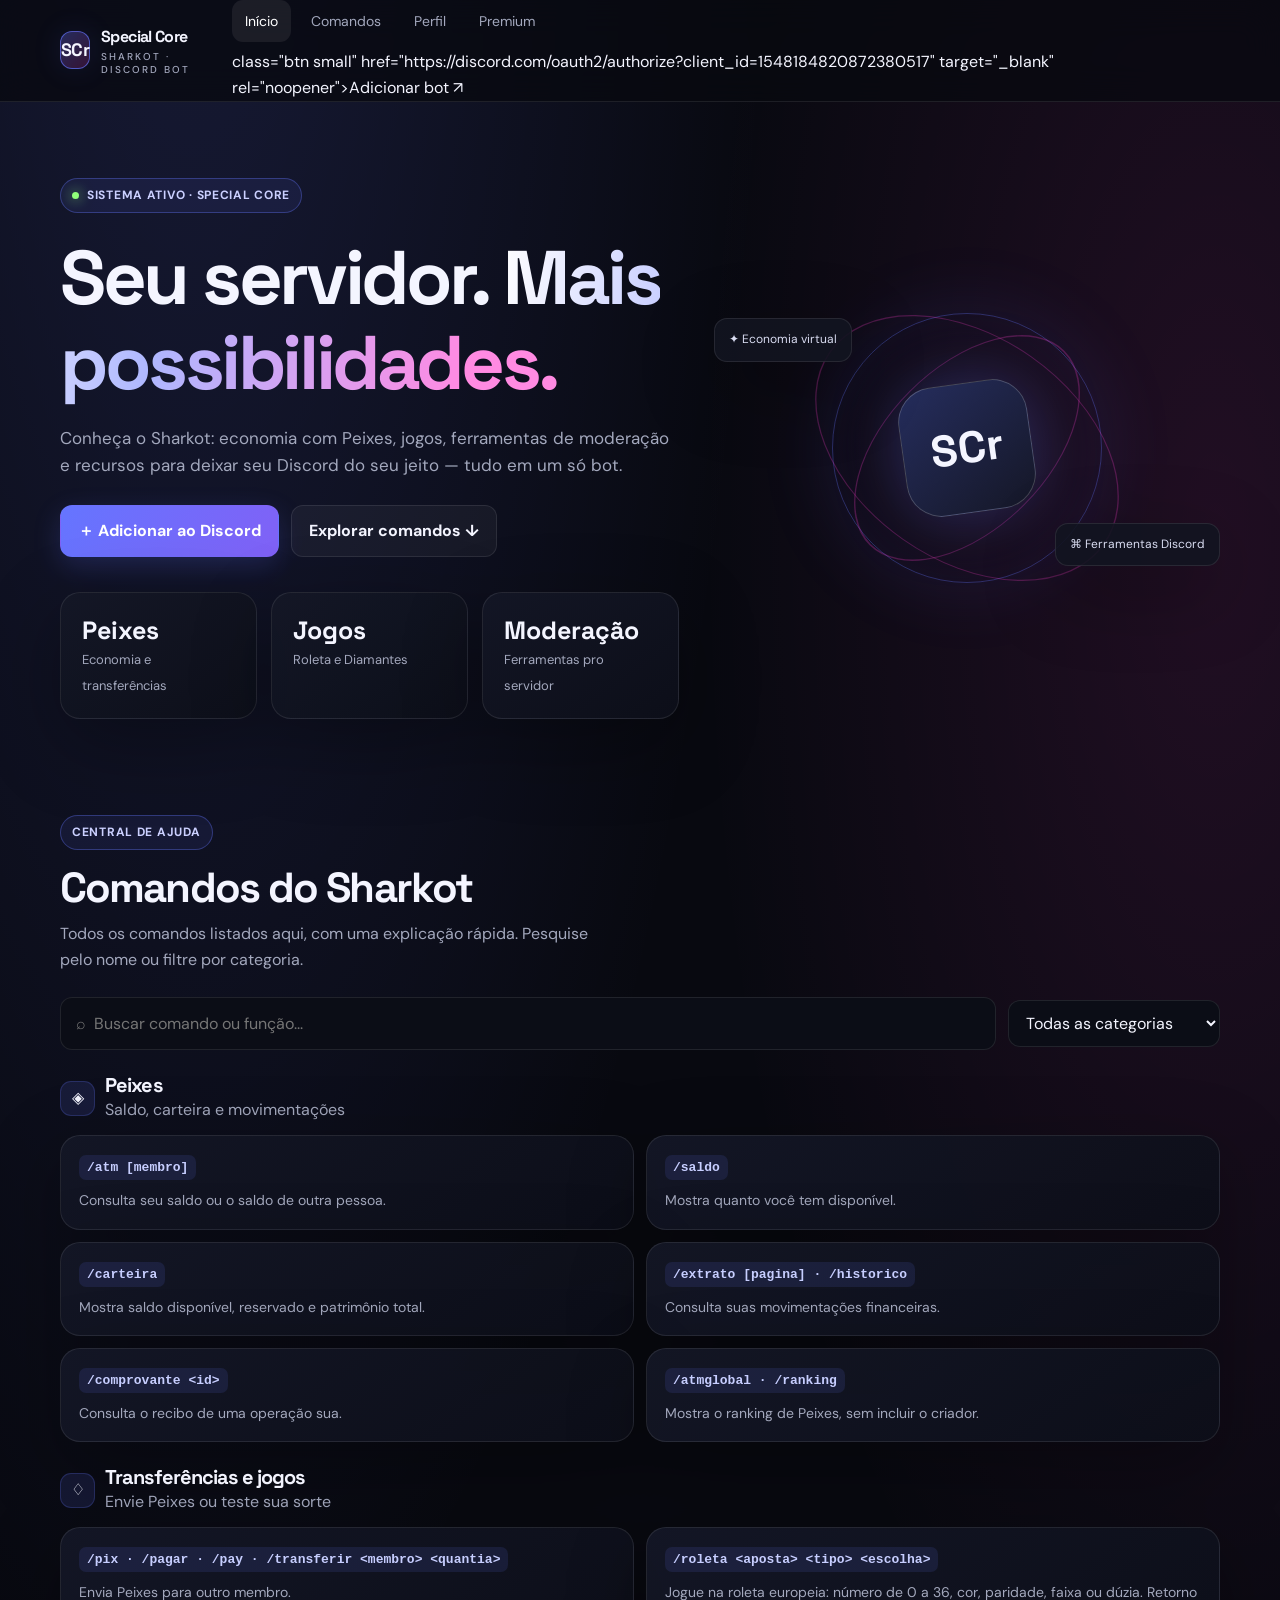
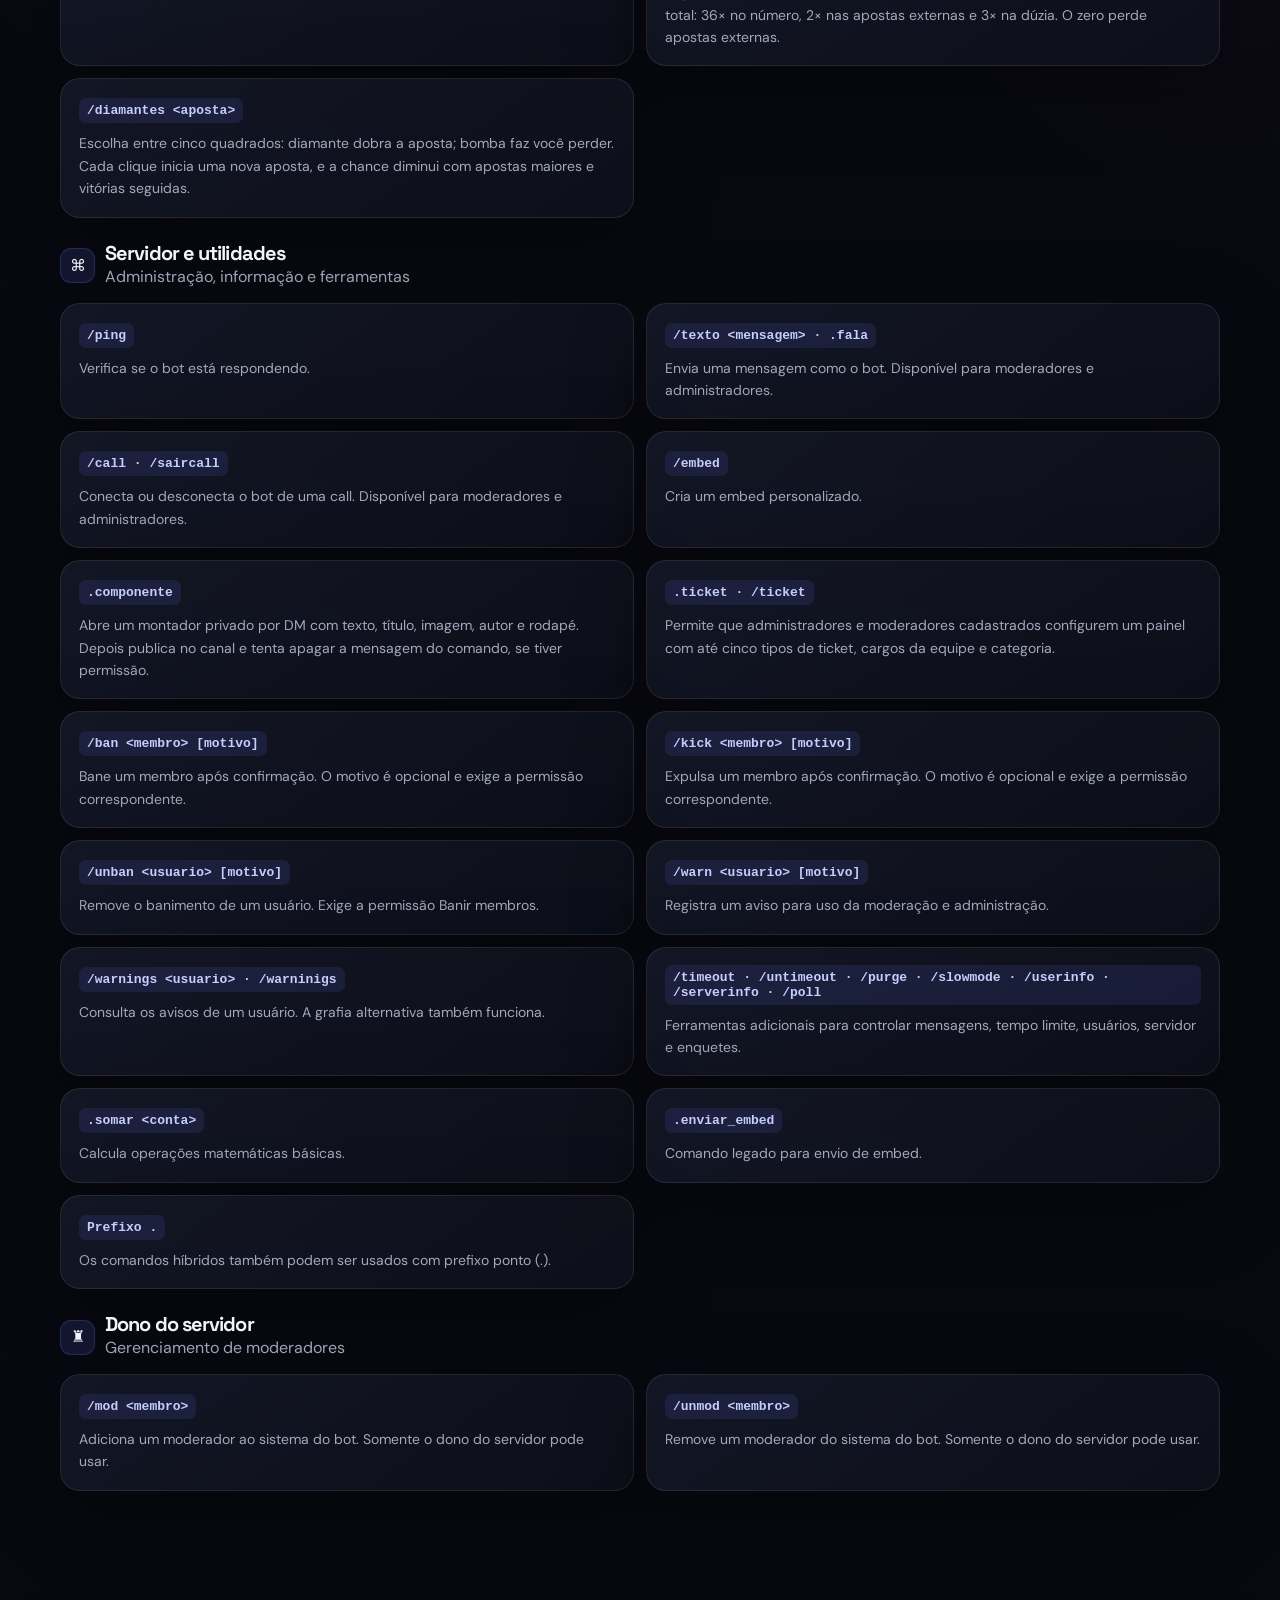
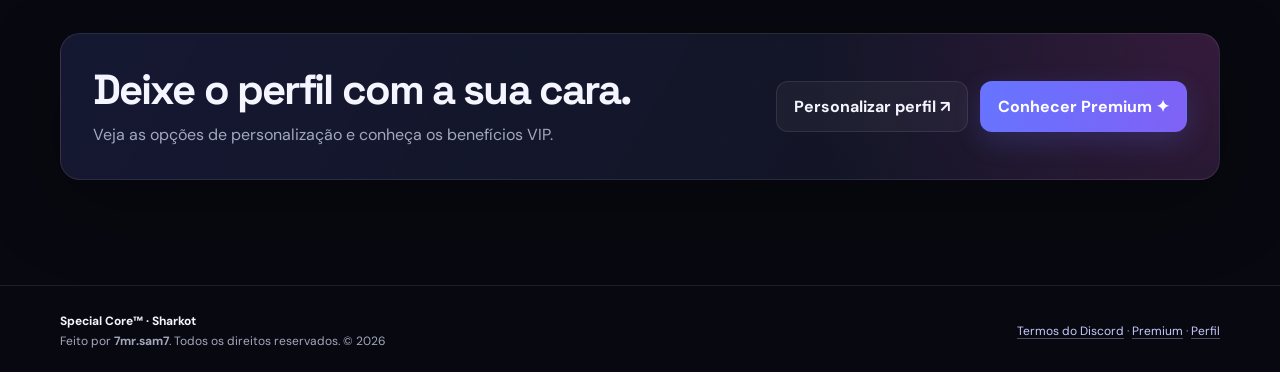
==== commit 4a5bec2d: "Update index.html" ====
--- a/index.html
+++ b/index.html
@@ -8,7 +8,7 @@
 <body>
 <header class="site-header"><nav class="nav container">
 <a class="brand" href="index.html"><span class="brand-mark">SCr</span><span>Special Core<small>SHARKOT · DISCORD BOT</small></span></a>
-<div class="nav-links"><a class="active" href="index.html">Início</a><a href="#comandos">Comandos</a><a href="perfil.html">Perfil</a><a href="premium.html">Premium</a><a href="admin.html">Admin</a><a class="btn small" href="https://discord.com/oauth2/authorize?client_id=1548184820872380517" target="_blank" rel="noopener">Adicionar bot ↗</a></div>
+<div class="nav-links"><a class="active" href="index.html">Início</a><a href="#comandos">Comandos</a><a href="perfil.html">Perfil</a><a href="premium.html">Premium</a> class="btn small" href="https://discord.com/oauth2/authorize?client_id=1548184820872380517" target="_blank" rel="noopener">Adicionar bot ↗</a></div>
 </nav></header>
 <main>
 <section class="hero container"><div class="hero-grid">
@@ -67,4 +67,35 @@
 function filterCommands(){let q=search.value.toLowerCase().trim(),cat=filter.value,visible=0;groups.forEach(g=>{let groupVisible=0;const categoryOK=cat==='all'||g.dataset.category===cat;g.querySelectorAll('.command').forEach(c=>{let ok=categoryOK&&((c.innerText+' '+(c.dataset.search||'')).toLowerCase().includes(q));c.classList.toggle('hidden',!ok);if(ok){visible++;groupVisible++}});g.classList.toggle('hidden',groupVisible===0)});empty.style.display=visible?'none':'block'}
 search.addEventListener('input',filterCommands);filter.addEventListener('change',filterCommands);
 </script>
+
+<script>
+const API_URL = "https://special-core-backend.onrender.com";
+
+async function carregarConfiguracoes() {
+    try {
+        const resposta = await fetch(`${API_URL}/api/settings`);
+
+        if (!resposta.ok) {
+            throw new Error("Erro ao buscar configurações");
+        }
+
+        const dados = await resposta.json();
+
+        console.log("Configurações carregadas:", dados.settings);
+
+        return dados.settings;
+    } catch (erro) {
+        console.error("Erro ao conectar com o backend:", erro);
+        return null;
+    }
+}
+
+document.addEventListener("DOMContentLoaded", async () => {
+    const configuracoes = await carregarConfiguracoes();
+
+    if (configuracoes) {
+        console.log("Backend conectado ao site!");
+    }
+});
+</script>
 </body></html>
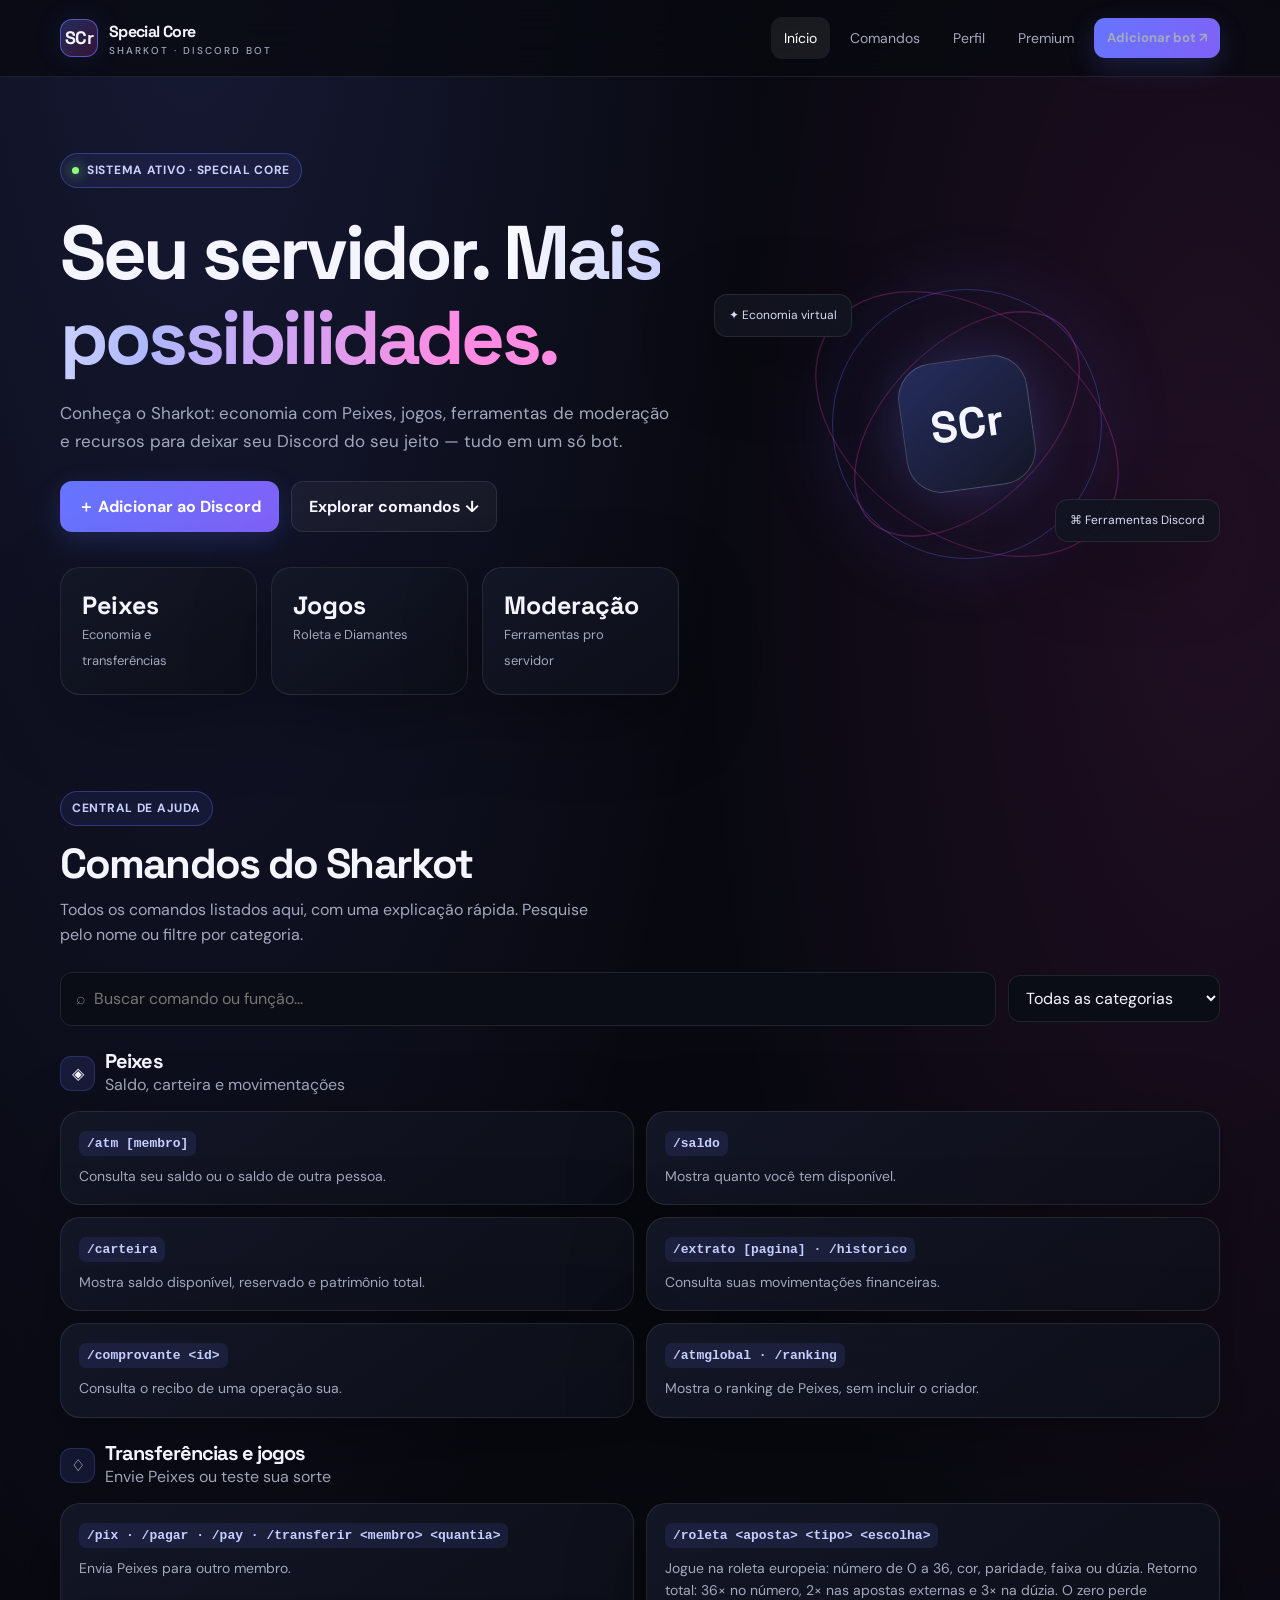
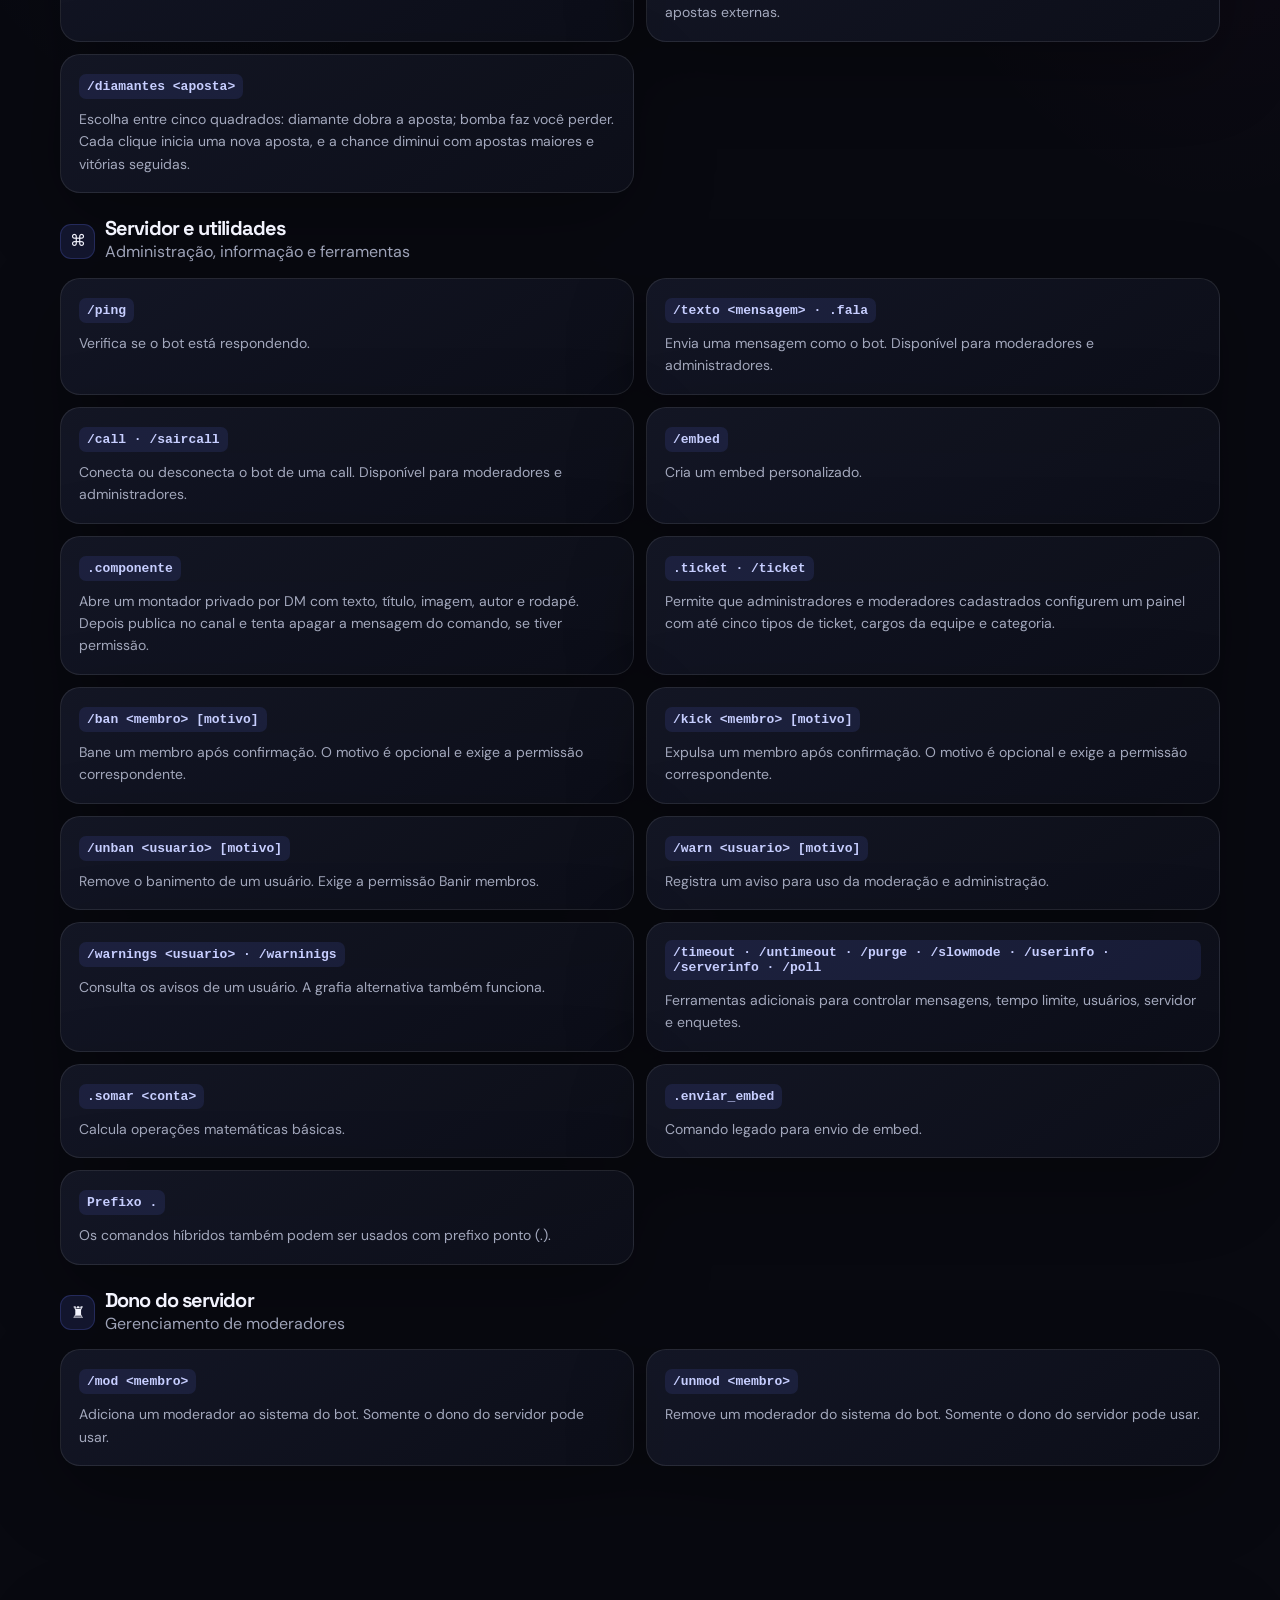
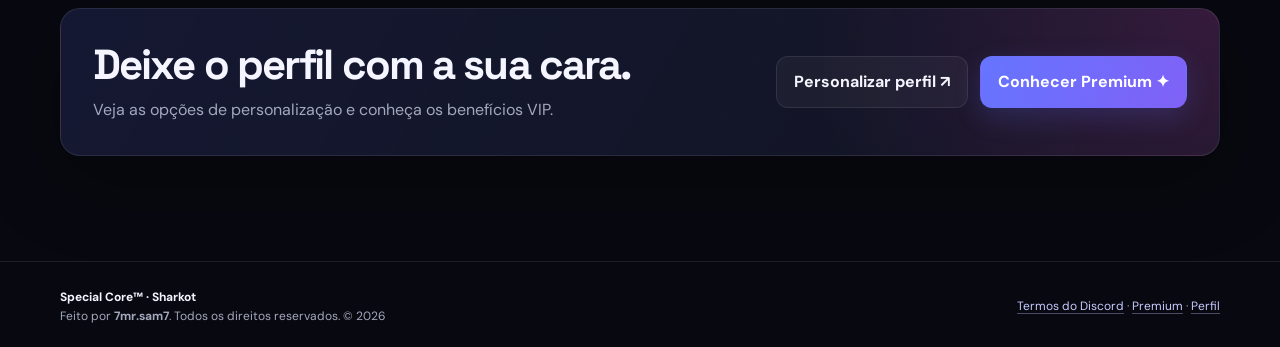
==== commit 8719e412: "Update index.html" ====
--- a/index.html
+++ b/index.html
@@ -8,7 +8,7 @@
 <body>
 <header class="site-header"><nav class="nav container">
 <a class="brand" href="index.html"><span class="brand-mark">SCr</span><span>Special Core<small>SHARKOT · DISCORD BOT</small></span></a>
-<div class="nav-links"><a class="active" href="index.html">Início</a><a href="#comandos">Comandos</a><a href="perfil.html">Perfil</a><a href="premium.html">Premium</a> class="btn small" href="https://discord.com/oauth2/authorize?client_id=1548184820872380517" target="_blank" rel="noopener">Adicionar bot ↗</a></div>
+<div class="nav-links"><a class="active" href="index.html">Início</a><a href="#comandos">Comandos</a><a href="perfil.html">Perfil</a><a href="premium.html">Premium</a><a class="btn small" href="https://discord.com/oauth2/authorize?client_id=1548184820872380517" target="_blank" rel="noopener">Adicionar bot ↗</a></div>
 </nav></header>
 <main>
 <section class="hero container"><div class="hero-grid">
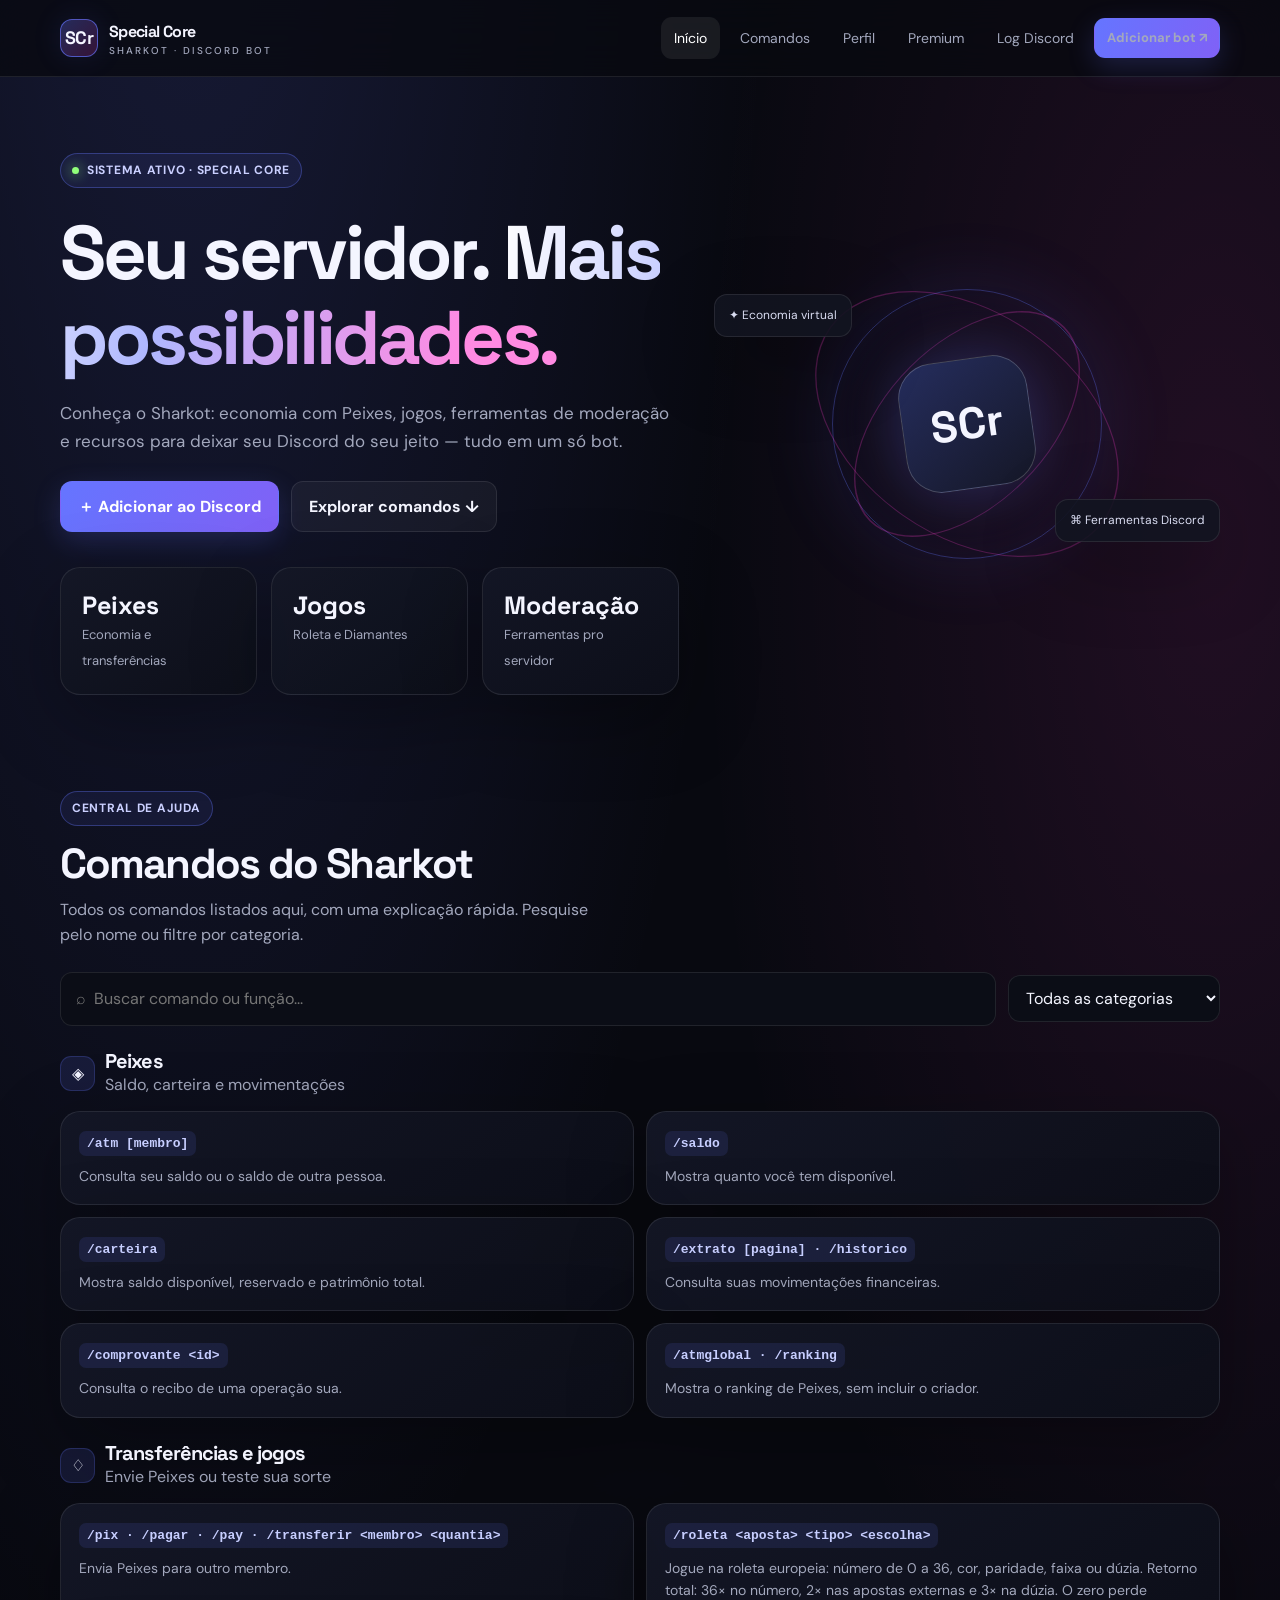
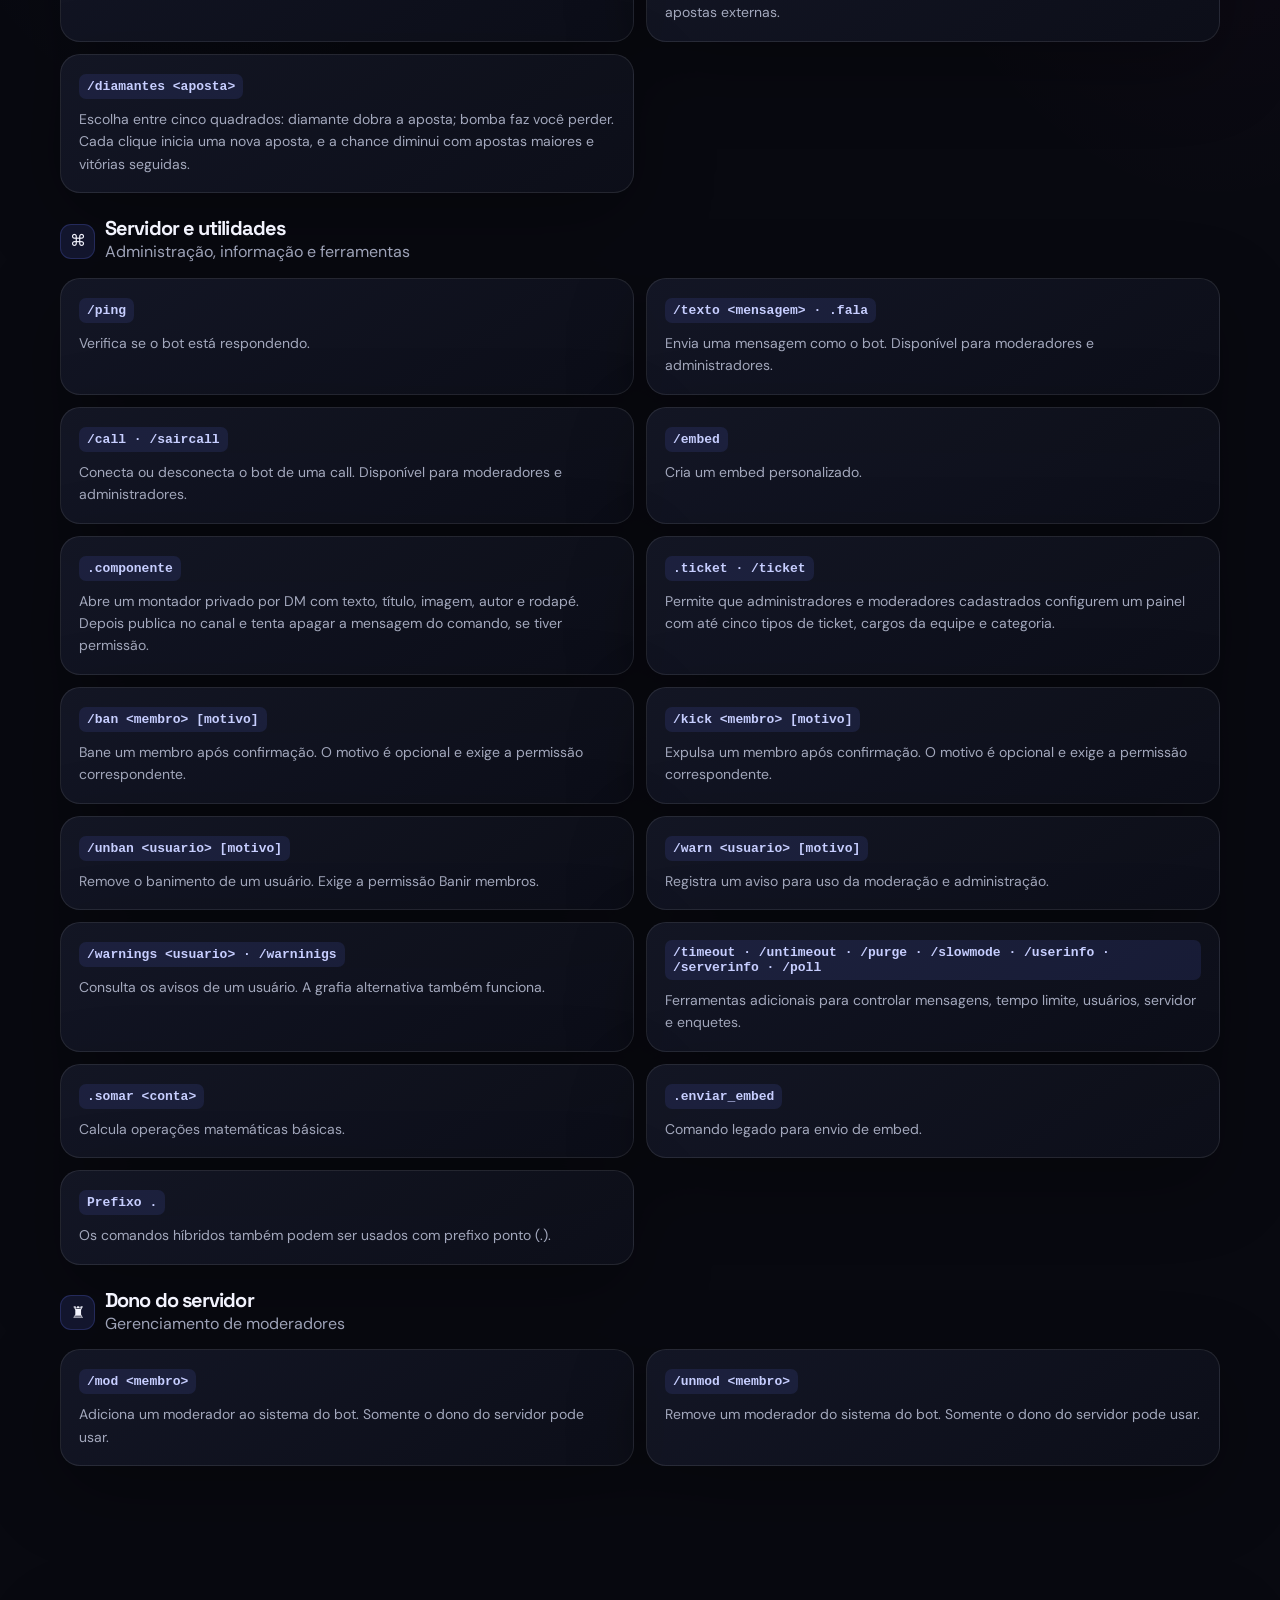
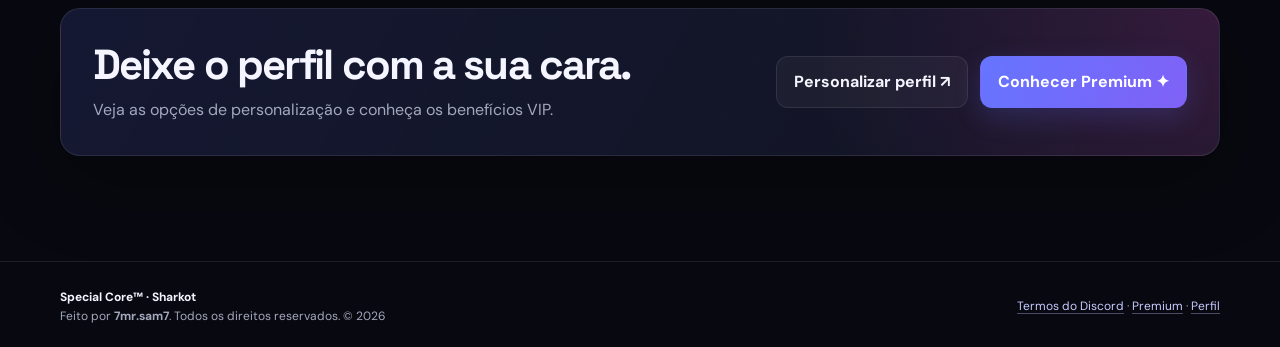
==== commit 9b517d20: "Update index.html" ====
--- a/index.html
+++ b/index.html
@@ -8,7 +8,7 @@
 <body>
 <header class="site-header"><nav class="nav container">
 <a class="brand" href="index.html"><span class="brand-mark">SCr</span><span>Special Core<small>SHARKOT · DISCORD BOT</small></span></a>
-<div class="nav-links"><a class="active" href="index.html">Início</a><a href="#comandos">Comandos</a><a href="perfil.html">Perfil</a><a href="premium.html">Premium</a><a class="btn small" href="https://discord.com/oauth2/authorize?client_id=1548184820872380517" target="_blank" rel="noopener">Adicionar bot ↗</a></div>
+<div class="nav-links"><a class="active" href="index.html">Início</a><a href="#comandos">Comandos</a><a href="perfil.html">Perfil</a><a href="premium.html">Premium</a><a href="login.html">Log Discord</a><a class="btn small" href="https://discord.com/oauth2/authorize?client_id=1548184820872380517" target="_blank" rel="noopener">Adicionar bot ↗</a></div>
 </nav></header>
 <main>
 <section class="hero container"><div class="hero-grid">
